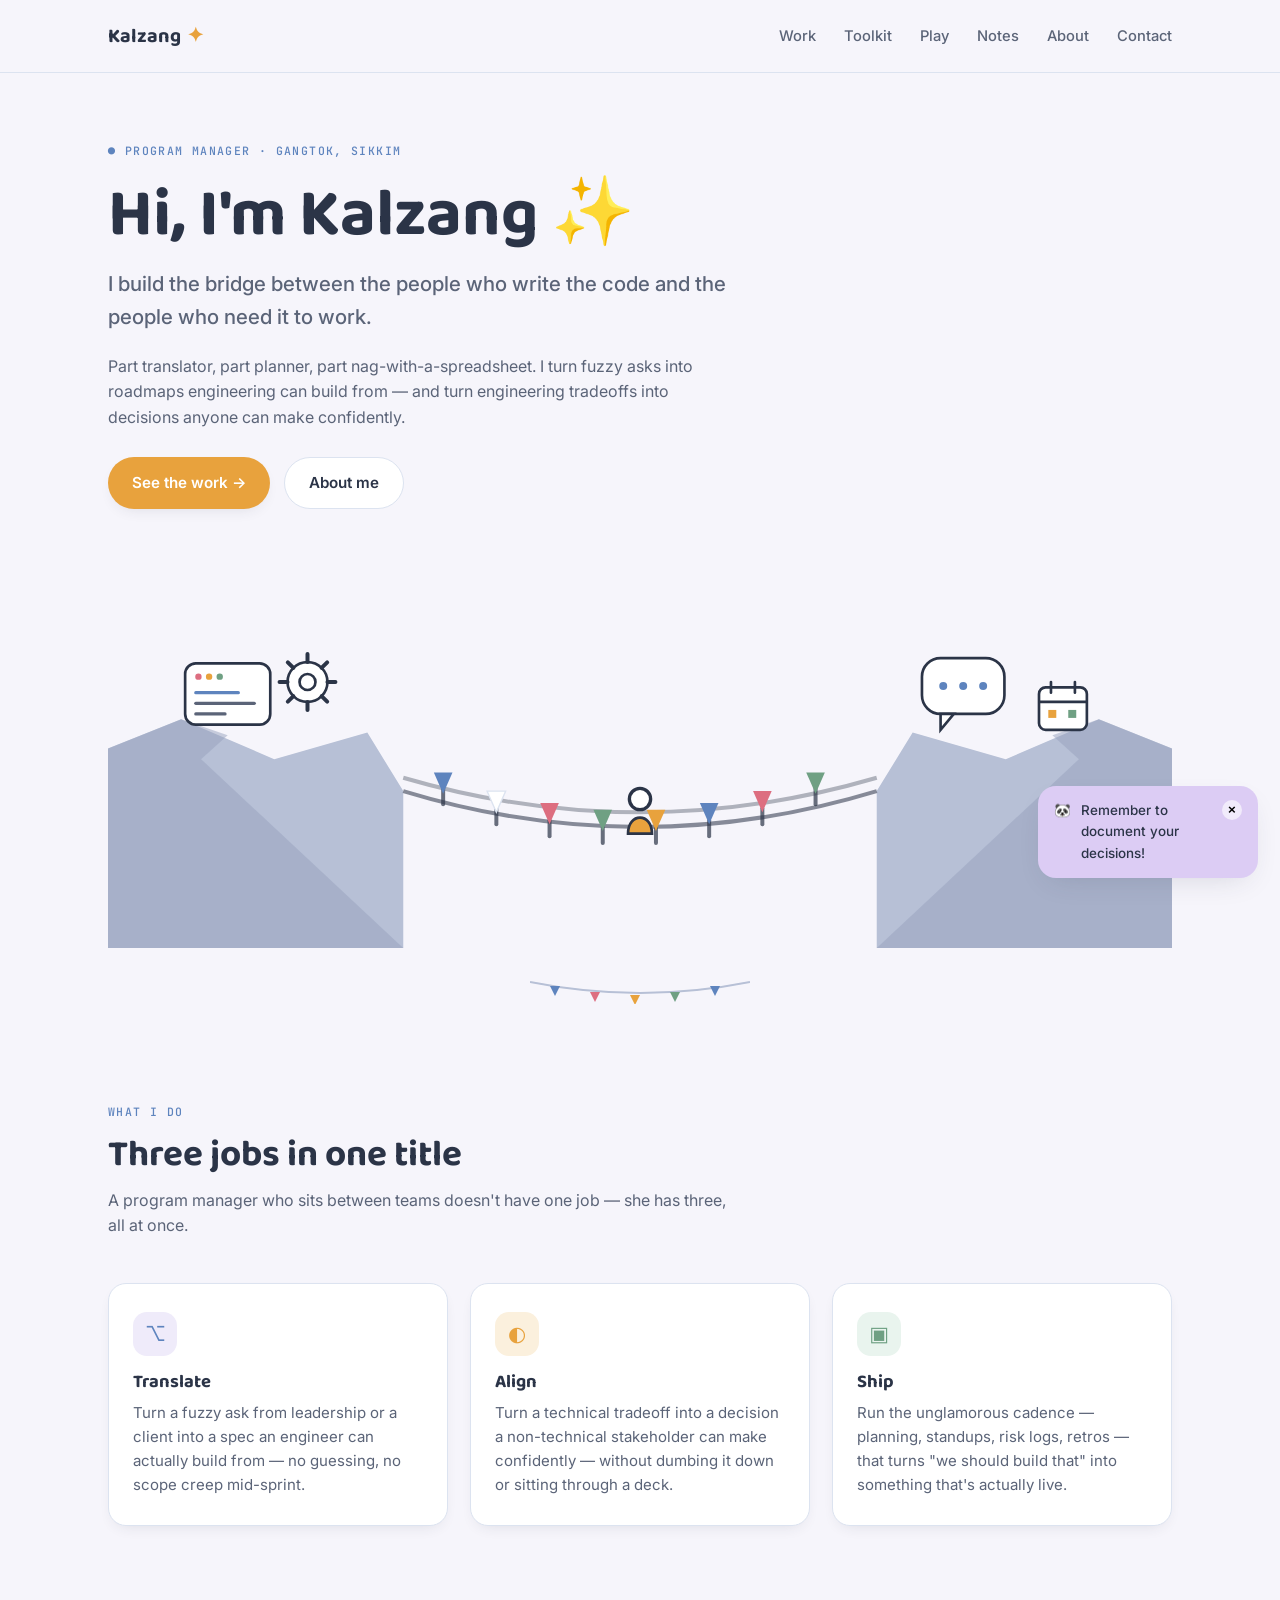
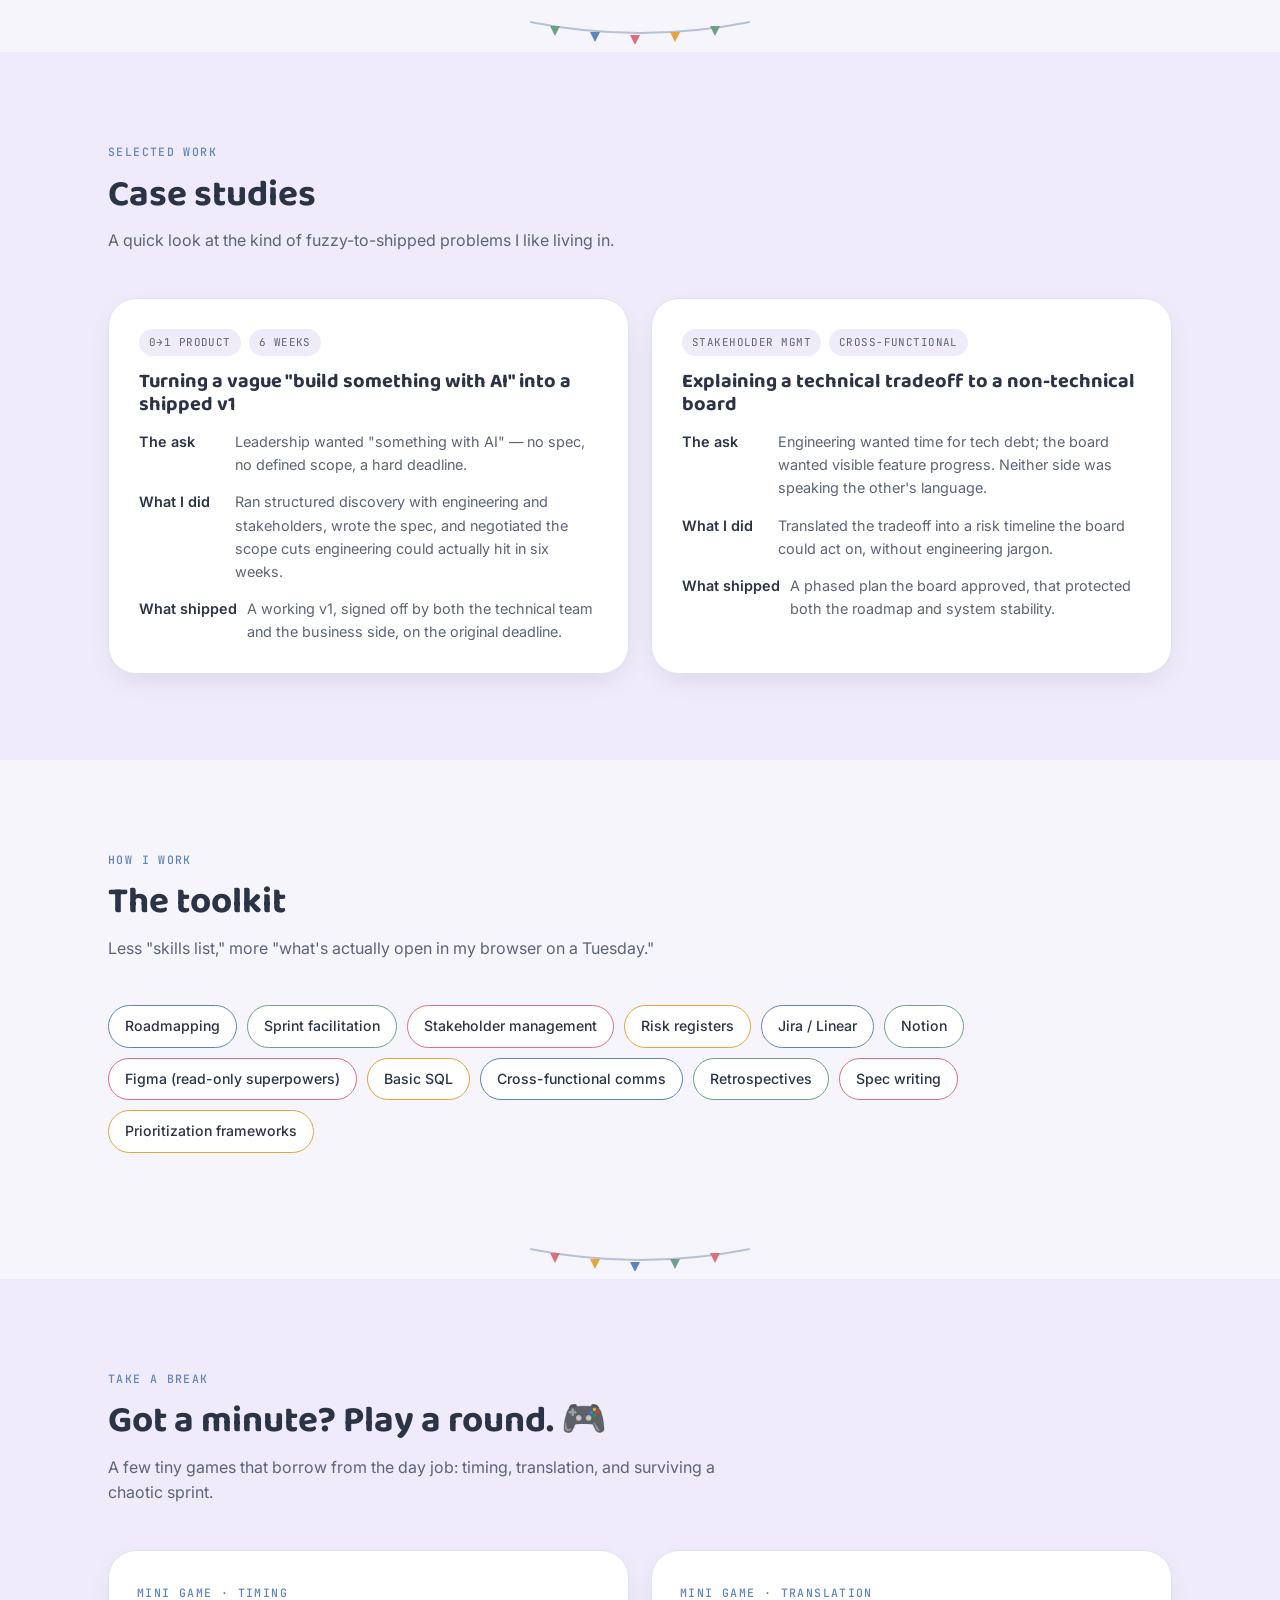
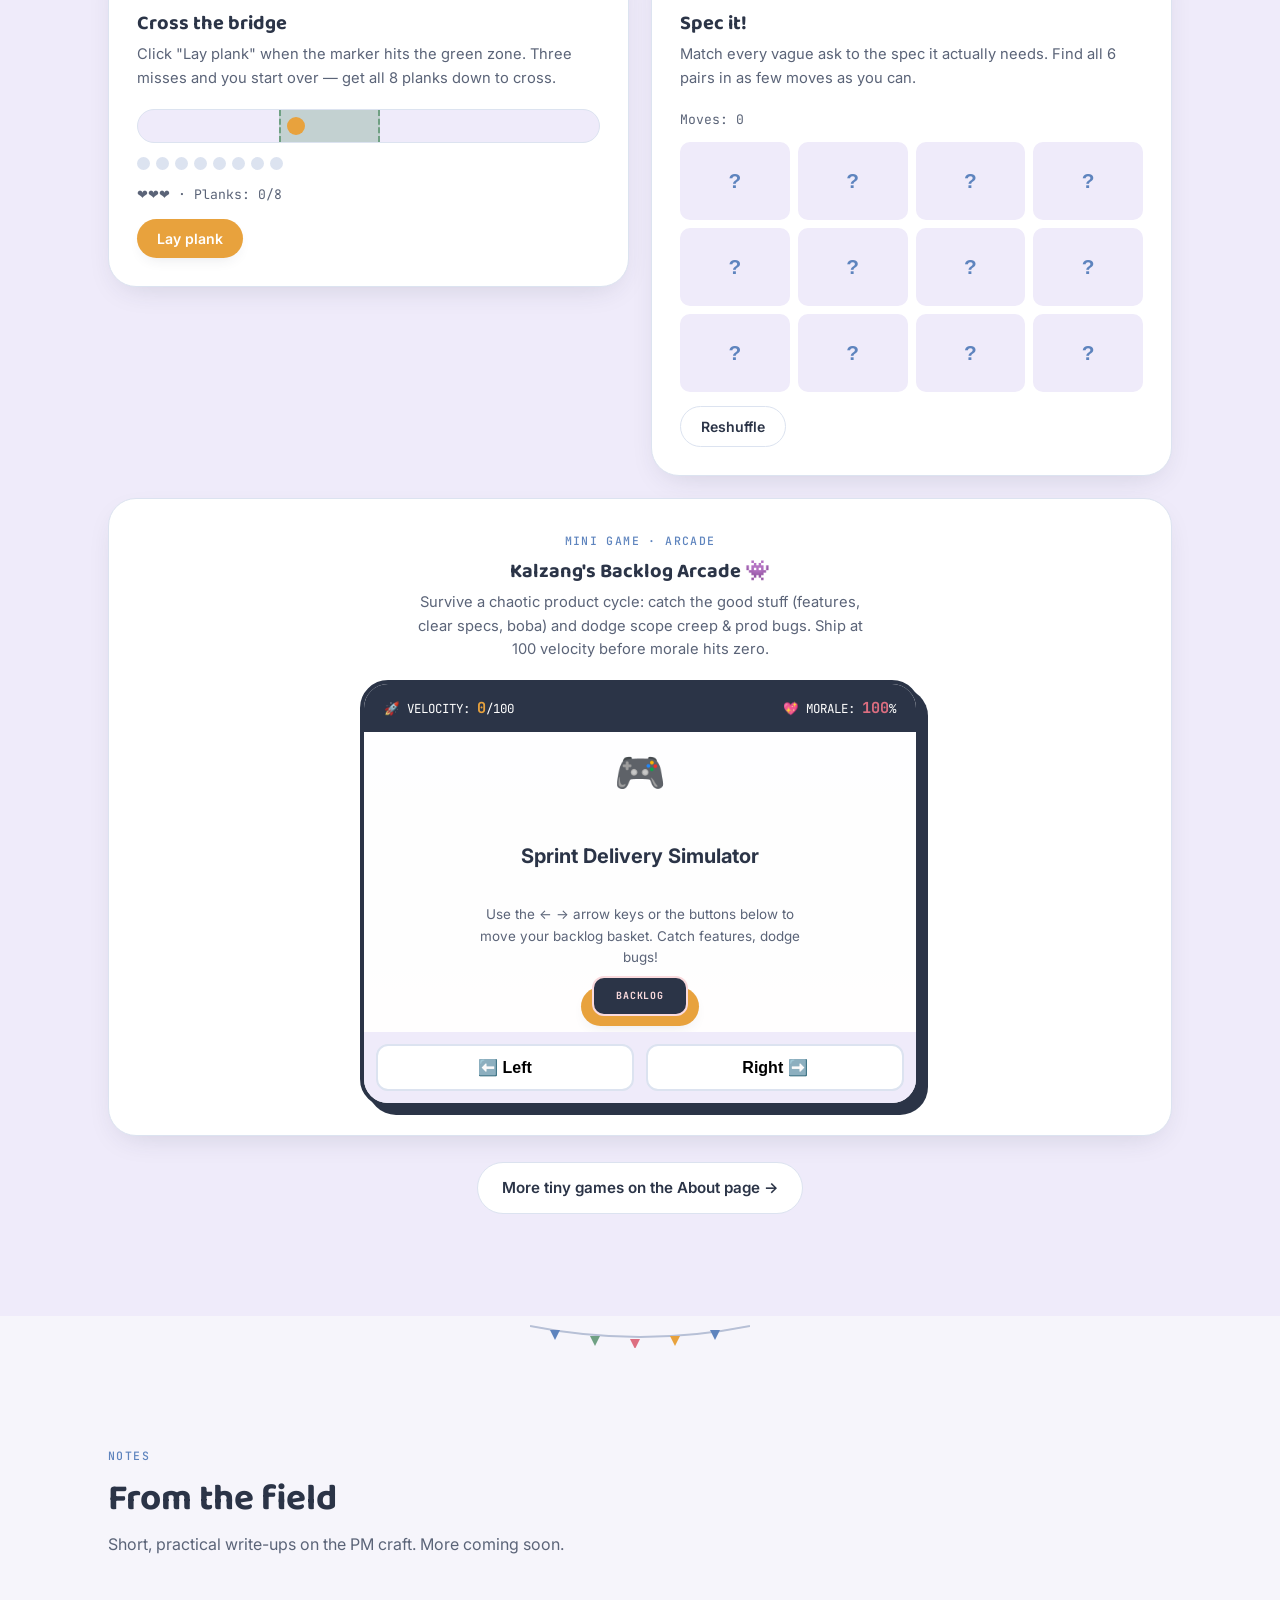
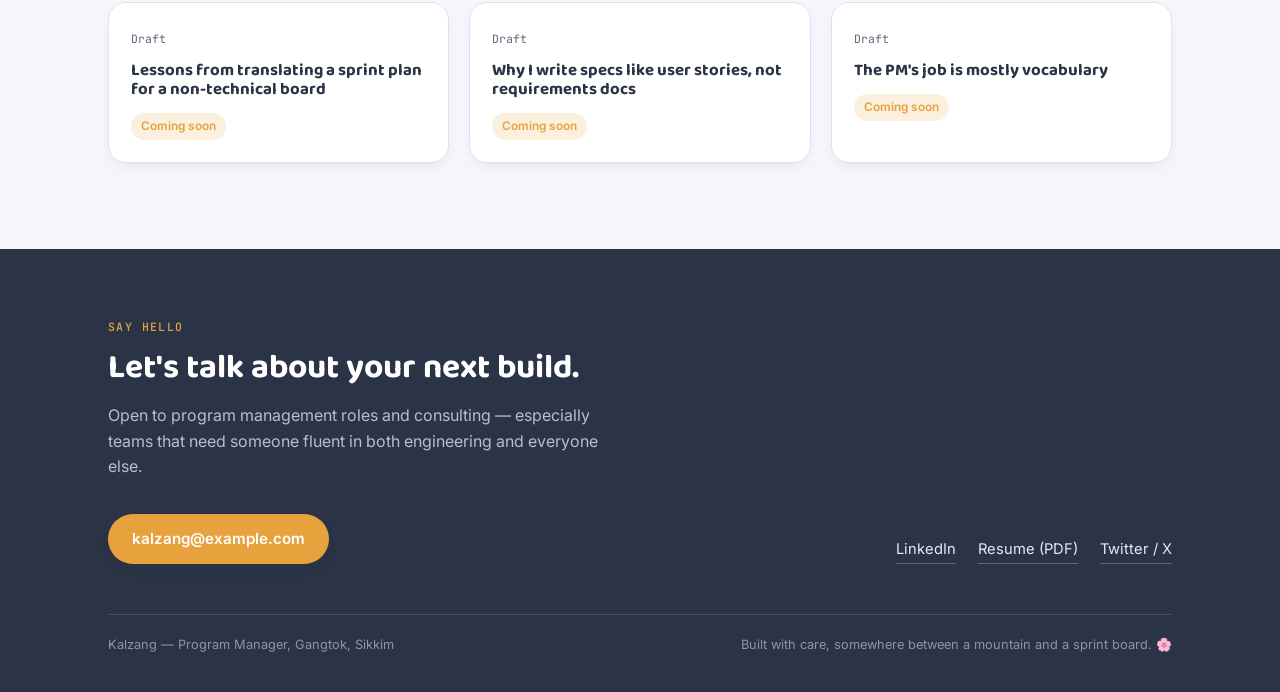
==== index.html @ aa227ad2 "Add files via upload" ====
<!DOCTYPE html>
<html lang="en">
<head>
<meta charset="UTF-8">
<meta name="viewport" content="width=device-width, initial-scale=1.0">
<title>Kalzang — Program Manager</title>
<meta name="description" content="Kalzang — a program manager from Gangtok, Sikkim, building the bridge between technical and non-technical teams. Plus a few cute games to play.">
<script>
  // Redirect www.kalzang.com -> kalzang.com (apex), preserving path, query and hash.
  (function () {
    if (location.hostname === 'www.kalzang.com') {
      location.replace('https://kalzang.com' + location.pathname + location.search + location.hash);
    }
  })();
</script>
<link rel="icon" type="image/svg+xml" href="assets/favicon.svg">
<link rel="stylesheet" href="styles.css">
</head>
<body>

<nav id="siteNav">
  <div class="wrap">
    <a class="logo" href="index.html">Kalzang<span class="dot">✦</span></a>
    <ul class="navlinks">
      <li><a href="#work">Work</a></li>
      <li><a href="#toolkit">Toolkit</a></li>
      <li><a href="#play">Play</a></li>
      <li><a href="#notes">Notes</a></li>
      <li><a href="about.html">About</a></li>
      <li><a href="#contact">Contact</a></li>
    </ul>
    <button class="nav-toggle" id="navToggle" aria-label="Toggle menu">
      <span></span><span></span><span></span>
    </button>
  </div>
</nav>

<!-- HERO -->
<header class="hero">
  <div class="wrap hero-grid">
    <div>
      <span class="eyebrow">● Program Manager · Gangtok, Sikkim</span>
      <h1>Hi, I'm Kalzang ✨</h1>
      <p class="tagline">I build the bridge between the people who write the code and the people who need it to work.</p>
      <p class="sub">Part translator, part planner, part nag-with-a-spreadsheet. I turn fuzzy asks into roadmaps engineering can build from — and turn engineering tradeoffs into decisions anyone can make confidently.</p>
      <div class="cta-row">
        <a href="#work" class="btn btn-primary">See the work →</a>
        <a href="about.html" class="btn btn-secondary">About me</a>
      </div>
    </div>

    <!-- Bridge illustration: signature element -->
    <div class="bridge-wrap reveal">
      <svg viewBox="0 0 800 300" width="100%" role="img" aria-label="Illustration of a rope bridge strung with prayer flags, connecting a cliff with engineering icons to a cliff with people and communication icons, with a small figure crossing in the middle.">
        <!-- left cliff -->
        <polygon points="0,300 0,150 55,128 125,158 195,138 222,182 222,300" fill="var(--rock)"></polygon>
        <polygon points="0,300 0,150 55,128 90,140 70,158 222,300" fill="var(--rock-dark)" opacity="0.5"></polygon>
        <!-- left cliff icons: terminal -->
        <g transform="translate(58,86)">
          <rect x="0" y="0" width="64" height="46" rx="8" fill="#fff" stroke="var(--ink)" stroke-width="2"></rect>
          <circle cx="10" cy="10" r="2.4" fill="var(--flame)"></circle>
          <circle cx="18" cy="10" r="2.4" fill="var(--marigold)"></circle>
          <circle cx="26" cy="10" r="2.4" fill="var(--moss)"></circle>
          <line x1="8" y1="22" x2="40" y2="22" stroke="var(--sky)" stroke-width="2.4" stroke-linecap="round"></line>
          <line x1="8" y1="30" x2="52" y2="30" stroke="var(--ink-soft)" stroke-width="2.4" stroke-linecap="round"></line>
          <line x1="8" y1="38" x2="30" y2="38" stroke="var(--ink-soft)" stroke-width="2.4" stroke-linecap="round"></line>
        </g>
        <!-- left cliff icon: gear -->
        <g transform="translate(150,100)">
          <circle r="15" fill="#fff" stroke="var(--ink)" stroke-width="2"></circle>
          <circle r="6" fill="none" stroke="var(--ink)" stroke-width="2"></circle>
          <g stroke="var(--ink)" stroke-width="3" stroke-linecap="round">
            <line x1="0" y1="-15" x2="0" y2="-21"></line>
            <line x1="0" y1="15" x2="0" y2="21"></line>
            <line x1="-15" y1="0" x2="-21" y2="0"></line>
            <line x1="15" y1="0" x2="21" y2="0"></line>
            <line x1="-10.6" y1="-10.6" x2="-14.8" y2="-14.8"></line>
            <line x1="10.6" y1="10.6" x2="14.8" y2="14.8"></line>
            <line x1="-10.6" y1="10.6" x2="-14.8" y2="14.8"></line>
            <line x1="10.6" y1="-10.6" x2="14.8" y2="-14.8"></line>
          </g>
        </g>

        <!-- right cliff -->
        <polygon points="800,300 800,150 745,128 675,158 605,138 578,182 578,300" fill="var(--rock)"></polygon>
        <polygon points="800,300 800,150 745,128 710,140 730,158 578,300" fill="var(--rock-dark)" opacity="0.5"></polygon>
        <!-- right cliff icon: chat bubble -->
        <g transform="translate(612,82)">
          <rect x="0" y="0" width="62" height="42" rx="14" fill="#fff" stroke="var(--ink)" stroke-width="2"></rect>
          <polygon points="14,42 24,42 14,54" fill="#fff" stroke="var(--ink)" stroke-width="2"></polygon>
          <circle cx="16" cy="21" r="3" fill="var(--sky)"></circle>
          <circle cx="31" cy="21" r="3" fill="var(--sky)"></circle>
          <circle cx="46" cy="21" r="3" fill="var(--sky)"></circle>
        </g>
        <!-- right cliff icon: calendar -->
        <g transform="translate(700,104)">
          <rect x="0" y="0" width="36" height="32" rx="5" fill="#fff" stroke="var(--ink)" stroke-width="2"></rect>
          <line x1="0" y1="11" x2="36" y2="11" stroke="var(--ink)" stroke-width="2"></line>
          <line x1="9" y1="-4" x2="9" y2="4" stroke="var(--ink)" stroke-width="2" stroke-linecap="round"></line>
          <line x1="27" y1="-4" x2="27" y2="4" stroke="var(--ink)" stroke-width="2" stroke-linecap="round"></line>
          <rect x="7" y="17" width="6" height="6" fill="var(--marigold)"></rect>
          <rect x="22" y="17" width="6" height="6" fill="var(--moss)"></rect>
        </g>

        <!-- bridge ropes -->
        <path d="M222,182 Q400,236 578,182" fill="none" stroke="var(--ink)" stroke-width="3" opacity="0.55"></path>
        <path d="M222,172 Q400,224 578,172" fill="none" stroke="var(--ink)" stroke-width="3" opacity="0.35"></path>

        <!-- planks -->
        <g stroke="var(--ink)" stroke-width="3" stroke-linecap="round" opacity="0.7">
          <line x1="252" y1="180" x2="252" y2="192"></line>
          <line x1="292" y1="195" x2="292" y2="207"></line>
          <line x1="332" y1="204" x2="332" y2="216"></line>
          <line x1="372" y1="209" x2="372" y2="221"></line>
          <line x1="412" y1="209" x2="412" y2="221"></line>
          <line x1="452" y1="204" x2="452" y2="216"></line>
          <line x1="492" y1="195" x2="492" y2="207"></line>
          <line x1="532" y1="180" x2="532" y2="192"></line>
        </g>

        <!-- hanging flags (prayer-flag bunting) -->
        <g>
          <g class="flag" transform="translate(252,168)"><polygon points="-7,0 7,0 0,16" fill="var(--sky)"></polygon></g>
          <g class="flag" transform="translate(292,182)"><polygon points="-7,0 7,0 0,16" fill="#fff" stroke="var(--mist)"></polygon></g>
          <g class="flag" transform="translate(332,191)"><polygon points="-7,0 7,0 0,16" fill="var(--flame)"></polygon></g>
          <g class="flag" transform="translate(372,196)"><polygon points="-7,0 7,0 0,16" fill="var(--moss)"></polygon></g>
          <g class="flag" transform="translate(412,196)"><polygon points="-7,0 7,0 0,16" fill="var(--marigold)"></polygon></g>
          <g class="flag" transform="translate(452,191)"><polygon points="-7,0 7,0 0,16" fill="var(--sky)"></polygon></g>
          <g class="flag" transform="translate(492,182)"><polygon points="-7,0 7,0 0,16" fill="var(--flame)"></polygon></g>
          <g class="flag" transform="translate(532,168)"><polygon points="-7,0 7,0 0,16" fill="var(--moss)"></polygon></g>
        </g>

        <!-- figure crossing -->
        <g class="figure" transform="translate(400,196)">
          <circle cx="0" cy="-8" r="8" fill="#fff" stroke="var(--ink)" stroke-width="2.5"></circle>
          <path d="M-9,18 C-9,2 9,2 9,18 Z" fill="var(--marigold)" stroke="var(--ink)" stroke-width="2"></path>
        </g>
      </svg>
    </div>
  </div>
</header>

<!-- BUNTING DIVIDER -->
<div class="bunting" aria-hidden="true">
  <svg width="220" height="26" viewBox="0 0 220 26">
    <path d="M0,4 Q110,26 220,4" fill="none" stroke="var(--rock)" stroke-width="2"></path>
    <polygon points="20,8 30,8 25,18" fill="var(--sky)"></polygon>
    <polygon points="60,14 70,14 65,24" fill="var(--flame)"></polygon>
    <polygon points="100,17 110,17 105,27" fill="var(--marigold)"></polygon>
    <polygon points="140,14 150,14 145,24" fill="var(--moss)"></polygon>
    <polygon points="180,8 190,8 185,18" fill="var(--sky)"></polygon>
  </svg>
</div>

<!-- WHAT I DO -->
<section id="work">
  <div class="wrap">
    <div class="section-head reveal">
      <span class="eyebrow">What I do</span>
      <h2>Three jobs in one title</h2>
      <p>A program manager who sits between teams doesn't have one job — she has three, all at once.</p>
    </div>
    <div class="do-grid">
      <div class="do-card reveal">
        <div class="icon-badge" style="background:var(--cloud); color:var(--sky);">⌥</div>
        <h3>Translate</h3>
        <p>Turn a fuzzy ask from leadership or a client into a spec an engineer can actually build from — no guessing, no scope creep mid-sprint.</p>
      </div>
      <div class="do-card reveal">
        <div class="icon-badge" style="background:#FBF0DD; color:var(--marigold);">◐</div>
        <h3>Align</h3>
        <p>Turn a technical tradeoff into a decision a non-technical stakeholder can make confidently — without dumbing it down or sitting through a deck.</p>
      </div>
      <div class="do-card reveal">
        <div class="icon-badge" style="background:#E9F4EE; color:var(--moss);">▣</div>
        <h3>Ship</h3>
        <p>Run the unglamorous cadence — planning, standups, risk logs, retros — that turns "we should build that" into something that's actually live.</p>
      </div>
    </div>
  </div>
</section>

<div class="bunting" aria-hidden="true">
  <svg width="220" height="26" viewBox="0 0 220 26">
    <path d="M0,4 Q110,26 220,4" fill="none" stroke="var(--rock)" stroke-width="2"></path>
    <polygon points="20,8 30,8 25,18" fill="var(--moss)"></polygon>
    <polygon points="60,14 70,14 65,24" fill="var(--sky)"></polygon>
    <polygon points="100,17 110,17 105,27" fill="var(--flame)"></polygon>
    <polygon points="140,14 150,14 145,24" fill="var(--marigold)"></polygon>
    <polygon points="180,8 190,8 185,18" fill="var(--moss)"></polygon>
  </svg>
</div>

<!-- CASE STUDIES -->
<section id="case-studies" style="background:var(--cloud);">
  <div class="wrap">
    <div class="section-head reveal">
      <span class="eyebrow">Selected work</span>
      <h2>Case studies</h2>
      <p>A quick look at the kind of fuzzy-to-shipped problems I like living in.</p>
    </div>
    <div class="case-grid">
      <div class="case-card reveal">
        <div class="case-tags"><span class="tag">0→1 PRODUCT</span><span class="tag">6 WEEKS</span></div>
        <h3>Turning a vague "build something with AI" into a shipped v1</h3>
        <div class="case-row"><b>The ask</b><span>Leadership wanted "something with AI" — no spec, no defined scope, a hard deadline.</span></div>
        <div class="case-row"><b>What I did</b><span>Ran structured discovery with engineering and stakeholders, wrote the spec, and negotiated the scope cuts engineering could actually hit in six weeks.</span></div>
        <div class="case-row"><b>What shipped</b><span>A working v1, signed off by both the technical team and the business side, on the original deadline.</span></div>
      </div>
      <div class="case-card reveal">
        <div class="case-tags"><span class="tag">STAKEHOLDER MGMT</span><span class="tag">CROSS-FUNCTIONAL</span></div>
        <h3>Explaining a technical tradeoff to a non-technical board</h3>
        <div class="case-row"><b>The ask</b><span>Engineering wanted time for tech debt; the board wanted visible feature progress. Neither side was speaking the other's language.</span></div>
        <div class="case-row"><b>What I did</b><span>Translated the tradeoff into a risk timeline the board could act on, without engineering jargon.</span></div>
        <div class="case-row"><b>What shipped</b><span>A phased plan the board approved, that protected both the roadmap and system stability.</span></div>
      </div>
    </div>
  </div>
</section>

<!-- TOOLKIT -->
<section id="toolkit">
  <div class="wrap">
    <div class="section-head reveal">
      <span class="eyebrow">How I work</span>
      <h2>The toolkit</h2>
      <p>Less "skills list," more "what's actually open in my browser on a Tuesday."</p>
    </div>
    <div class="pill-cloud reveal">
      <span class="pill c1">Roadmapping</span>
      <span class="pill c2">Sprint facilitation</span>
      <span class="pill c3">Stakeholder management</span>
      <span class="pill c4">Risk registers</span>
      <span class="pill c1">Jira / Linear</span>
      <span class="pill c2">Notion</span>
      <span class="pill c3">Figma (read-only superpowers)</span>
      <span class="pill c4">Basic SQL</span>
      <span class="pill c1">Cross-functional comms</span>
      <span class="pill c2">Retrospectives</span>
      <span class="pill c3">Spec writing</span>
      <span class="pill c4">Prioritization frameworks</span>
    </div>
  </div>
</section>

<div class="bunting" aria-hidden="true">
  <svg width="220" height="26" viewBox="0 0 220 26">
    <path d="M0,4 Q110,26 220,4" fill="none" stroke="var(--rock)" stroke-width="2"></path>
    <polygon points="20,8 30,8 25,18" fill="var(--flame)"></polygon>
    <polygon points="60,14 70,14 65,24" fill="var(--marigold)"></polygon>
    <polygon points="100,17 110,17 105,27" fill="var(--sky)"></polygon>
    <polygon points="140,14 150,14 145,24" fill="var(--moss)"></polygon>
    <polygon points="180,8 190,8 185,18" fill="var(--flame)"></polygon>
  </svg>
</div>

<!-- PLAY -->
<section id="play" style="background:var(--cloud);">
  <div class="wrap">
    <div class="section-head reveal">
      <span class="eyebrow">Take a break</span>
      <h2>Got a minute? Play a round. 🎮</h2>
      <p>A few tiny games that borrow from the day job: timing, translation, and surviving a chaotic sprint.</p>
    </div>
    <div class="game-grid">

      <!-- GAME 1: bridge timing game -->
      <div class="game-card reveal">
        <span class="eyebrow">Mini game · timing</span>
        <h3>Cross the bridge</h3>
        <p class="game-desc">Click "Lay plank" when the marker hits the green zone. Three misses and you start over — get all 8 planks down to cross.</p>
        <div class="bg-track" id="bgTrack">
          <div class="bg-zone" id="bgZone"></div>
          <div class="bg-marker" id="bgMarker"></div>
        </div>
        <div class="bg-dots" id="bgDots"></div>
        <div class="bg-status" id="bgStatus">Lives: ❤❤❤ · Planks: 0/8</div>
        <button class="btn btn-primary" id="bgPlay" type="button">Lay plank</button>
        <button class="btn btn-secondary" id="bgReset" type="button" style="display:none;">Play again</button>
      </div>

      <!-- GAME 2: memory matching game -->
      <div class="game-card reveal">
        <span class="eyebrow">Mini game · translation</span>
        <h3>Spec it!</h3>
        <p class="game-desc">Match every vague ask to the spec it actually needs. Find all 6 pairs in as few moves as you can.</p>
        <div class="mem-stats" id="memStats">Moves: 0</div>
        <div class="mem-grid" id="memGrid"></div>
        <button class="btn btn-secondary" id="memReset" type="button" style="margin-top:14px;">Reshuffle</button>
      </div>

    </div>

    <!-- GAME 3: backlog arcade (full width) -->
    <div class="game-card reveal" style="margin-top:22px;">
      <div style="text-align:center; margin-bottom:18px;">
        <span class="eyebrow" style="justify-content:center;">Mini game · arcade</span>
        <h3>Kalzang's Backlog Arcade 👾</h3>
        <p class="game-desc" style="max-width:460px; margin:8px auto 0;">Survive a chaotic product cycle: catch the good stuff (features, clear specs, boba) and dodge scope creep &amp; prod bugs. Ship at 100 velocity before morale hits zero.</p>
      </div>

      <div class="arcade-wrap">
        <div class="arcade-frame">
          <div class="arcade-hud">
            <div>🚀 VELOCITY: <b class="score" id="arScore">0</b>/100</div>
            <div>💖 MORALE: <b class="morale" id="arMorale">100</b>%</div>
          </div>
          <div class="arcade-stage" id="arStage">
            <div class="arcade-overlay" id="arOverlay">
              <span class="big">🎮</span>
              <h4>Sprint Delivery Simulator</h4>
              <p>Use the ← → arrow keys or the buttons below to move your backlog basket. Catch features, dodge bugs!</p>
              <button class="btn btn-primary" id="arStart" type="button">Start sprint</button>
            </div>
            <div class="arcade-basket" id="arBasket" style="left:50%;"><span>BACKLOG</span></div>
          </div>
          <div class="arcade-controls">
            <button type="button" id="arLeft" aria-label="Move left">⬅️ Left</button>
            <button type="button" id="arRight" aria-label="Move right">Right ➡️</button>
          </div>
        </div>
      </div>
    </div>

    <p style="text-align:center; margin-top:26px;">
      <a href="about.html#play" class="btn btn-secondary">More tiny games on the About page →</a>
    </p>
  </div>
</section>

<div class="bunting" aria-hidden="true">
  <svg width="220" height="26" viewBox="0 0 220 26">
    <path d="M0,4 Q110,26 220,4" fill="none" stroke="var(--rock)" stroke-width="2"></path>
    <polygon points="20,8 30,8 25,18" fill="var(--sky)"></polygon>
    <polygon points="60,14 70,14 65,24" fill="var(--moss)"></polygon>
    <polygon points="100,17 110,17 105,27" fill="var(--flame)"></polygon>
    <polygon points="140,14 150,14 145,24" fill="var(--marigold)"></polygon>
    <polygon points="180,8 190,8 185,18" fill="var(--sky)"></polygon>
  </svg>
</div>

<!-- NOTES -->
<section id="notes">
  <div class="wrap">
    <div class="section-head reveal">
      <span class="eyebrow">Notes</span>
      <h2>From the field</h2>
      <p>Short, practical write-ups on the PM craft. More coming soon.</p>
    </div>
    <div class="notes-grid">
      <div class="note-card reveal">
        <span class="date">Draft</span>
        <h3>Lessons from translating a sprint plan for a non-technical board</h3>
        <span class="note-status">Coming soon</span>
      </div>
      <div class="note-card reveal">
        <span class="date">Draft</span>
        <h3>Why I write specs like user stories, not requirements docs</h3>
        <span class="note-status">Coming soon</span>
      </div>
      <div class="note-card reveal">
        <span class="date">Draft</span>
        <h3>The PM's job is mostly vocabulary</h3>
        <span class="note-status">Coming soon</span>
      </div>
    </div>
  </div>
</section>

<!-- CONTACT / FOOTER -->
<footer id="contact">
  <div class="wrap">
    <div class="foot-row">
      <div>
        <span class="eyebrow" style="color:var(--marigold);">Say hello</span>
        <h2 style="margin-top:10px;">Let's talk about your next build.</h2>
        <p>Open to program management roles and consulting — especially teams that need someone fluent in both engineering and everyone else.</p>
        <a href="mailto:kalzang@example.com" class="btn btn-primary" style="margin-top:18px;">kalzang@example.com</a>
      </div>
      <div class="foot-links">
        <a href="#">LinkedIn</a>
        <a href="#">Resume (PDF)</a>
        <a href="#">Twitter / X</a>
      </div>
    </div>
    <div class="foot-bottom">
      <span>Kalzang — Program Manager, Gangtok, Sikkim</span>
      <span>Built with care, somewhere between a mountain and a sprint board. 🌸</span>
    </div>
  </div>
</footer>

<!-- CUTE STICKER -->
<div class="sticker" id="sticker">
  <span>🐼</span>
  <span>Remember to document your decisions!</span>
  <button class="x" id="stickerClose" aria-label="Dismiss note">×</button>
</div>

<script src="script.js"></script>
</body>
</html>
---- styles.css ----
/* =========================================================
   Kalzang — Program Manager · Portfolio
   Cute mountain-bridge theme (pastel + Baloo 2)
   ========================================================= */

@import url('https://fonts.googleapis.com/css2?family=Baloo+2:wght@500;600;700;800&family=Inter:wght@400;500;600&family=JetBrains+Mono:wght@500&display=swap');

:root{
  --bg: #F6F5FB;
  --surface: #FFFFFF;
  --cloud: #EFEBFA;
  --mist: #DCE3F0;
  --ink: #2B3447;
  --ink-soft: #5B6478;
  --sky: #5E84BE;
  --moss: #6FA083;
  --flame: #DD6E80;
  --marigold: #E8A23D;
  --blush: #FADADD;
  --lilac: #DCCCF4;
  --rock: #B7C0D6;
  --rock-dark: #97A2BD;
  --radius-lg: 28px;
  --radius-md: 18px;
  --radius-sm: 12px;
  --shadow: 0 10px 30px -12px rgba(43,52,71,0.18);
  --shadow-sm: 0 6px 16px -8px rgba(43,52,71,0.16);
  --maxw: 1120px;
}

*{ box-sizing: border-box; }
html{ scroll-behavior: smooth; }
body{
  margin:0;
  background: var(--bg);
  color: var(--ink);
  font-family: 'Inter', system-ui, sans-serif;
  line-height: 1.6;
  -webkit-font-smoothing: antialiased;
  overflow-x: hidden;
}
h1,h2,h3{
  font-family: 'Baloo 2', system-ui, sans-serif;
  color: var(--ink);
  margin: 0;
  line-height: 1.15;
}
.eyebrow{
  font-family: 'JetBrains Mono', monospace;
  font-size: 0.72rem;
  letter-spacing: 0.12em;
  text-transform: uppercase;
  color: var(--sky);
  font-weight: 500;
  display: inline-flex;
  align-items: center;
  gap: 8px;
}
.wrap{ max-width: var(--maxw); margin: 0 auto; padding: 0 28px; }
a{ color: inherit; }
img,svg{ display:block; max-width:100%; }

/* ---------- MOUSE TRAIL ---------- */
.trail{
  position: fixed;
  pointer-events: none;
  z-index: 9999;
  font-size: 14px;
  user-select: none;
  animation: trailFade 0.85s linear forwards;
}
@keyframes trailFade{
  from{ opacity: 1; transform: translate(-50%, -50%) scale(1) rotate(0deg); }
  to  { opacity: 0; transform: translate(-50%, -120%) scale(0.4) rotate(40deg); }
}
@media (prefers-reduced-motion: reduce){
  .trail{ display:none !important; }
}

/* ---------- NAV ---------- */
nav{
  position: sticky; top:0; z-index: 50;
  background: rgba(246,245,251,0.85);
  backdrop-filter: blur(8px);
  border-bottom: 1px solid var(--mist);
}
nav .wrap{
  display:flex; align-items:center; justify-content: space-between;
  height: 72px;
}
.logo{
  font-family:'Baloo 2', sans-serif; font-weight:700; font-size:1.25rem;
  display:flex; align-items:center; gap:6px; text-decoration:none;
}
.logo .dot{ color: var(--marigold); }
.navlinks{ display:flex; gap: 28px; list-style:none; margin:0; padding:0; align-items:center; }
.navlinks a{
  text-decoration:none; font-size:0.92rem; font-weight:500; color: var(--ink-soft);
  transition: color 0.2s ease;
}
.navlinks a:hover, .navlinks a.active{ color: var(--sky); }
.nav-toggle{ display:none; background:none; border:none; cursor:pointer; padding:6px; }
.nav-toggle span{ display:block; width:22px; height:2px; background:var(--ink); margin:4px 0; border-radius:2px; }

/* ---------- HERO ---------- */
.hero{ padding: 64px 0 24px; }
.hero-grid{ display:flex; flex-direction:column; gap: 28px; }
.hero h1{ font-size: clamp(2.6rem, 6vw, 4.2rem); margin-top: 14px; }
.hero .tagline{
  font-size: clamp(1.05rem, 1.6vw, 1.35rem);
  color: var(--ink-soft);
  max-width: 640px;
  margin-top: 14px;
  font-weight: 500;
}
.hero .sub{ max-width: 600px; color: var(--ink-soft); margin-top: 14px; font-size: 1rem; }
.cta-row{ display:flex; gap:14px; margin-top: 26px; flex-wrap: wrap; }
.btn{
  font-family:'Inter', sans-serif; font-weight:600; font-size:0.95rem;
  padding: 13px 24px; border-radius: 999px; text-decoration:none;
  display:inline-flex; align-items:center; gap:8px;
  transition: transform 0.18s ease, box-shadow 0.18s ease;
  border: none; cursor:pointer;
}
.btn-primary{ background: var(--marigold); color: #fff; box-shadow: var(--shadow-sm); }
.btn-secondary{ background: var(--surface); color: var(--ink); border:1px solid var(--mist); }
.btn:hover{ transform: translateY(-2px); }
.btn:disabled{ opacity: 0.55; cursor: not-allowed; transform:none; }

/* ---------- BRIDGE ILLUSTRATION ---------- */
.bridge-wrap{ margin-top: 12px; }
.flag{ animation: sway 3.4s ease-in-out infinite; transform-origin: top center; }
.flag:nth-child(odd){ animation-delay: -1.2s; }
.figure{ animation: bob 2.6s ease-in-out infinite; transform-origin: center; }
@keyframes sway{ 0%,100%{ transform: rotate(-3deg); } 50%{ transform: rotate(3deg); } }
@keyframes bob{ 0%,100%{ transform: translateY(0); } 50%{ transform: translateY(-3px); } }
@media (prefers-reduced-motion: reduce){
  .flag, .figure{ animation: none !important; }
}

/* ---------- BUNTING DIVIDER ---------- */
.bunting{ display:flex; justify-content:center; padding: 6px 0 8px; }

/* ---------- SECTION SHELL ---------- */
section{ padding: 86px 0; }
.section-head{ max-width: 620px; margin-bottom: 44px; }
.section-head h2{ font-size: clamp(1.7rem, 3vw, 2.3rem); margin-top: 10px; }
.section-head p{ color: var(--ink-soft); margin-top: 12px; }

/* ---------- WHAT I DO ---------- */
.do-grid{ display:grid; grid-template-columns: repeat(3, 1fr); gap: 22px; }
.do-card{
  background: var(--surface); border-radius: var(--radius-md);
  padding: 28px 24px; box-shadow: var(--shadow-sm);
  border: 1px solid var(--mist);
  transition: transform 0.2s ease, box-shadow 0.2s ease;
}
.do-card:hover{ transform: translateY(-4px); box-shadow: var(--shadow); }
.do-card .icon-badge{
  width:44px; height:44px; border-radius: 14px; display:flex; align-items:center; justify-content:center;
  font-size: 1.3rem; margin-bottom:16px;
}
.do-card h3{ font-size: 1.15rem; margin-bottom: 8px; }
.do-card p{ color: var(--ink-soft); font-size: 0.94rem; margin:0; }

/* ---------- CASE STUDIES ---------- */
.case-grid{ display:grid; grid-template-columns: repeat(2, 1fr); gap: 22px; }
.case-card{
  background: var(--surface); border-radius: var(--radius-lg);
  padding: 30px; box-shadow: var(--shadow); border: 1px solid var(--mist);
  display:flex; flex-direction:column; gap: 14px;
}
.case-tags{ display:flex; gap:8px; flex-wrap:wrap; }
.tag{
  font-family:'JetBrains Mono', monospace; font-size: 0.68rem; letter-spacing:0.04em;
  padding: 5px 10px; border-radius: 999px; background: var(--cloud); color: var(--ink-soft);
}
.case-card h3{ font-size: 1.25rem; }
.case-row{ display:flex; gap:10px; font-size: 0.9rem; }
.case-row b{ color: var(--ink); min-width: 86px; flex-shrink:0; font-weight:600; }
.case-row span{ color: var(--ink-soft); }

/* ---------- TOOLKIT ---------- */
.pill-cloud{ display:flex; gap:10px; flex-wrap:wrap; }
.pill{
  font-size: 0.88rem; font-weight:500; padding: 9px 16px; border-radius: 999px;
  background: var(--surface); border: 1.5px solid var(--mist); color: var(--ink);
  transition: transform 0.15s ease;
}
.pill:hover{ transform: translateY(-2px); }
.pill.c1{ border-color: var(--sky); }
.pill.c2{ border-color: var(--moss); }
.pill.c3{ border-color: var(--flame); }
.pill.c4{ border-color: var(--marigold); }

/* ---------- PLAY / GAMES ---------- */
.game-grid{ display:grid; grid-template-columns: repeat(2, 1fr); gap: 22px; align-items:start; }
.game-card{
  background: var(--surface); border-radius: var(--radius-lg);
  padding: 28px; box-shadow: var(--shadow); border: 1px solid var(--mist);
}
.game-card h3{ font-size: 1.25rem; margin-top: 8px; }
.game-desc{ color: var(--ink-soft); font-size: 0.92rem; margin: 8px 0 18px; }
.game-card .btn{ padding: 11px 20px; font-size: 0.88rem; }

/* bridge timing game */
.bg-track{ position:relative; height:34px; background: var(--cloud); border-radius:999px; border:1px solid var(--mist); overflow:hidden; }
.bg-zone{ position:absolute; top:0; bottom:0; background: rgba(111,160,131,0.35); border-left:2px dashed var(--moss); border-right:2px dashed var(--moss); }
.bg-marker{ position:absolute; top:50%; width:18px; height:18px; margin-left:-9px; border-radius:50%; background: var(--marigold); transform: translateY(-50%); box-shadow: var(--shadow-sm); }
.bg-dots{ display:flex; gap:6px; margin:14px 0; flex-wrap:wrap; }
.bg-dot{ width:13px; height:13px; border-radius:50%; background: var(--mist); transition: background 0.2s ease; }
.bg-dot.filled{ background: var(--moss); }
.bg-status{ font-family:'JetBrains Mono', monospace; font-size:0.82rem; color: var(--ink-soft); margin-bottom: 14px; }

/* memory matching game */
.mem-stats{ font-family:'JetBrains Mono', monospace; font-size:0.82rem; color: var(--ink-soft); margin-bottom: 12px; }
.mem-grid{ display:grid; grid-template-columns: repeat(4, 1fr); gap: 8px; }
.mem-card{ position:relative; height:78px; border:none; background:none; padding:0; cursor:pointer; perspective:600px; }
.mem-face{
  position:absolute; inset:0; display:flex; align-items:center; justify-content:center;
  text-align:center; padding:6px; font-size:0.66rem; line-height:1.25; border-radius:10px;
  backface-visibility:hidden; transition: transform 0.4s ease;
}
.mem-front{ background: var(--cloud); color: var(--sky); font-size:1.3rem; font-weight:700; transform: rotateY(0deg); }
.mem-back{ background:#fff; border:1.5px solid var(--mist); color: var(--ink); transform: rotateY(180deg); }
.mem-card.flipped .mem-front{ transform: rotateY(180deg); }
.mem-card.flipped .mem-back{ transform: rotateY(0deg); }
.mem-card.matched .mem-back{ background:#E9F4EE; border-color: var(--moss); }
.mem-card:focus-visible .mem-face{ outline: 2px solid var(--sky); outline-offset: 2px; }

/* ---------- ARCADE (falling catch game) ---------- */
.arcade-wrap{ max-width: 560px; margin: 0 auto; }
.arcade-frame{
  background: var(--surface); border: 4px solid var(--ink); border-radius: var(--radius-lg);
  box-shadow: 8px 8px 0 0 var(--ink); overflow: hidden;
}
.arcade-hud{
  background: var(--ink); color: #fff; padding: 12px 20px;
  display:flex; justify-content:space-between; align-items:center;
  font-family:'JetBrains Mono', monospace; font-size: 0.78rem;
}
.arcade-hud b.score{ color: var(--marigold); font-size: 0.95rem; }
.arcade-hud b.morale{ color: var(--flame); font-size: 0.95rem; }
.arcade-stage{
  position: relative; height: 300px; overflow: hidden; user-select: none;
  background: linear-gradient(to bottom, #EEF1FB, #FCEEF2);
}
.arcade-overlay{
  position:absolute; inset:0; display:flex; flex-direction:column;
  align-items:center; justify-content:center; text-align:center; padding: 24px;
  background: rgba(255,255,255,0.92);
}
.arcade-overlay.gameover{ background: rgba(43,52,71,0.95); color:#fff; }
.arcade-overlay .big{ font-size: 2.6rem; margin-bottom: 8px; }
.arcade-overlay h4{ font-size: 1.25rem; }
.arcade-overlay p{ font-size: 0.84rem; color: var(--ink-soft); max-width: 320px; margin: 6px 0 18px; }
.arcade-overlay.gameover p{ color: #C7CCDC; }
.arcade-item{
  position:absolute; transform: translate(-50%, -50%);
  display:flex; flex-direction:column; align-items:center; pointer-events:none;
}
.arcade-item .ico{ font-size: 1.7rem; line-height:1; }
.arcade-item .lbl{
  font-size: 0.5rem; font-weight:700; background: rgba(255,255,255,0.85);
  color: var(--ink); padding: 1px 5px; border-radius: 5px; margin-top: 2px;
  border:1px solid var(--mist); white-space: nowrap;
}
.arcade-basket{
  position:absolute; bottom: 16px; height: 40px; width: 96px;
  background: var(--ink); border: 2px solid var(--blush); border-radius: 12px;
  display:flex; align-items:center; justify-content:center;
  transform: translateX(-50%); transition: left 0.06s linear;
}
.arcade-basket span{ font-family:'JetBrains Mono', monospace; font-size:0.62rem; font-weight:700; color: var(--blush); letter-spacing:0.08em; }
.arcade-controls{ display:flex; gap: 12px; padding: 12px; background: var(--cloud); }
.arcade-controls button{
  flex:1; padding: 12px; border-radius: 12px; border: 2px solid var(--mist);
  background:#fff; font-weight:700; font-size: 1rem; cursor:pointer;
  transition: transform 0.1s ease;
}
.arcade-controls button:active{ transform: scale(0.96); }

/* ---------- MINI FUN GAMES (input/output cards) ---------- */
.fun-input{
  padding:10px 12px; border-radius:10px; border:1px solid var(--mist);
  width:100%; font-family:'Inter',sans-serif; font-size:0.92rem; margin-bottom:10px;
}
.fun-input:focus{ outline:2px solid var(--sky); outline-offset:1px; }
.fun-out{
  margin-top:14px; min-height: 1.3em; font-size:0.92rem; color: var(--ink);
  background: var(--cloud); border-radius: 12px; padding: 0 14px;
  max-height:0; overflow:hidden; opacity:0;
  transition: max-height 0.35s ease, opacity 0.35s ease, padding 0.35s ease;
}
.fun-out.show{ max-height: 240px; opacity:1; padding: 12px 14px; }

/* ---------- TRANSLATION STATION ---------- */
.ts-toggle{
  display:inline-flex; padding:5px; background: var(--cloud); border-radius:999px;
  border:1px solid var(--mist); margin-top: 6px;
}
.ts-toggle button{
  border:none; background:none; cursor:pointer; padding: 9px 18px; border-radius:999px;
  font-weight:700; font-size:0.78rem; color: var(--ink-soft); transition: all 0.2s ease;
}
.ts-toggle button.active{ background:#fff; color: var(--flame); box-shadow: var(--shadow-sm); }
.ts-toggle button.active.tech{ background: var(--ink); color: var(--marigold); }
.ts-list{ display:flex; flex-direction:column; gap: 16px; margin-top: 28px; }
.ts-card{
  border:2px solid var(--mist); border-radius: var(--radius-lg); padding: 24px;
  background:#fff; transition: background 0.25s ease, color 0.25s ease, border-color 0.25s ease;
}
.ts-card h3{ font-size: 1.1rem; margin-bottom: 8px; }
.ts-card p{ margin:0; color: var(--ink-soft); }
.ts-card.tech{ background: var(--ink); border-color: var(--ink); }
.ts-card.tech h3{ color: var(--marigold); }
.ts-card.tech p{ color: #C7CCDC; font-family:'JetBrains Mono', monospace; font-size:0.88rem; }

/* ---------- ABOUT ---------- */
.about-grid{ display:grid; grid-template-columns: 220px 1fr; gap: 44px; align-items:flex-start; }
.avatar{
  width:180px; height:180px; border-radius: 50%; background: linear-gradient(160deg, var(--sky), var(--moss));
  display:flex; align-items:center; justify-content:center; color:#fff;
  font-family:'Baloo 2', sans-serif; font-weight:700; font-size: 3.6rem; box-shadow: var(--shadow);
}
.about-text p{ color: var(--ink-soft); margin: 0 0 16px; max-width: 640px; }
.about-text strong{ color: var(--ink); }
.pin{
  display:inline-flex; align-items:center; gap:6px; font-family:'JetBrains Mono', monospace;
  font-size:0.78rem; color: var(--moss); background: var(--cloud); padding:6px 12px; border-radius: 999px;
  margin-top: 14px;
}
.fact-grid{ display:grid; grid-template-columns: repeat(2,1fr); gap: 20px; margin-top: 8px; }
.fact-card{
  background: var(--surface); border-radius: var(--radius-md); padding: 22px;
  border: 1px solid var(--mist); box-shadow: var(--shadow-sm);
}
.fact-card h3{ font-size: 1.05rem; margin-bottom: 10px; display:flex; gap:8px; align-items:center; }
.fact-card ul{ margin:0; padding-left: 18px; color: var(--ink-soft); font-size: 0.92rem; }
.fact-card p{ margin:0; color: var(--ink-soft); font-size: 0.92rem; }

/* ---------- NOTES ---------- */
.notes-grid{ display:grid; grid-template-columns: repeat(3,1fr); gap: 20px; }
.note-card{
  background: var(--surface); border-radius: var(--radius-md); padding: 22px;
  border: 1px solid var(--mist); box-shadow: var(--shadow-sm);
  transition: transform 0.2s ease;
}
.note-card:hover{ transform: translateY(-4px); }
.note-card .date{ font-family:'JetBrains Mono', monospace; font-size:0.72rem; color: var(--ink-soft); }
.note-card h3{ font-size: 1.05rem; margin: 10px 0 0; }
.note-status{
  display:inline-block; margin-top:14px; font-size:0.74rem; font-weight:600;
  color: var(--marigold); background: #FBF0DD; padding:4px 10px; border-radius:999px;
}

/* ---------- STICKER ---------- */
.sticker{
  position:fixed; right:22px; bottom:22px; z-index: 40; max-width: 220px;
  background: var(--lilac); color: var(--ink); padding:14px 16px; border-radius:18px;
  box-shadow: var(--shadow); font-size: 0.84rem; font-weight:500;
  display:flex; gap:10px; align-items:flex-start;
}
.sticker .x{
  margin-left:auto; cursor:pointer; background:rgba(255,255,255,0.6); border:none;
  border-radius:50%; width:20px; height:20px; line-height:1; flex-shrink:0; font-weight:700;
}

/* ---------- CONTACT / FOOTER ---------- */
footer{ background: var(--ink); color: #E7E9F2; padding: 64px 0 36px; }
footer h2{ color: #fff; font-size: clamp(1.6rem, 3vw, 2.1rem); }
footer p{ color: #B7BDD2; max-width: 520px; }
.foot-row{ display:flex; justify-content:space-between; align-items:flex-end; flex-wrap:wrap; gap: 30px; }
.foot-links{ display:flex; gap: 22px; flex-wrap:wrap; }
.foot-links a{ text-decoration:none; color:#E7E9F2; font-size:0.92rem; border-bottom: 1px solid rgba(255,255,255,0.25); padding-bottom:2px; }
.foot-bottom{ margin-top: 50px; border-top:1px solid rgba(255,255,255,0.15); padding-top: 20px; font-size:0.8rem; color:#8C93AB; display:flex; justify-content:space-between; flex-wrap:wrap; gap:10px; }

/* ---------- REVEAL ---------- */
.reveal{ opacity: 0; transform: translateY(18px); transition: opacity 0.6s ease, transform 0.6s ease; }
.reveal.in{ opacity: 1; transform: translateY(0); }
@media (prefers-reduced-motion: reduce){ .reveal{ opacity:1; transform:none; transition:none; } }

/* ---------- RESPONSIVE ---------- */
@media (max-width: 880px){
  .do-grid, .case-grid, .notes-grid, .game-grid, .fact-grid{ grid-template-columns: 1fr; }
  .about-grid{ grid-template-columns: 1fr; }
  .avatar{ width:120px; height:120px; font-size:2.4rem; }
}
@media (max-width: 480px){
  .mem-grid{ grid-template-columns: repeat(3, 1fr); }
}
@media (max-width: 700px){
  .navlinks{ display:none; }
  .nav-toggle{ display:block; }
  nav.open .navlinks{
    display:flex; flex-direction:column; align-items:flex-start; position:absolute; top:72px; left:0; right:0;
    background: var(--bg); padding: 18px 28px 26px; border-bottom:1px solid var(--mist); gap:16px;
  }
}
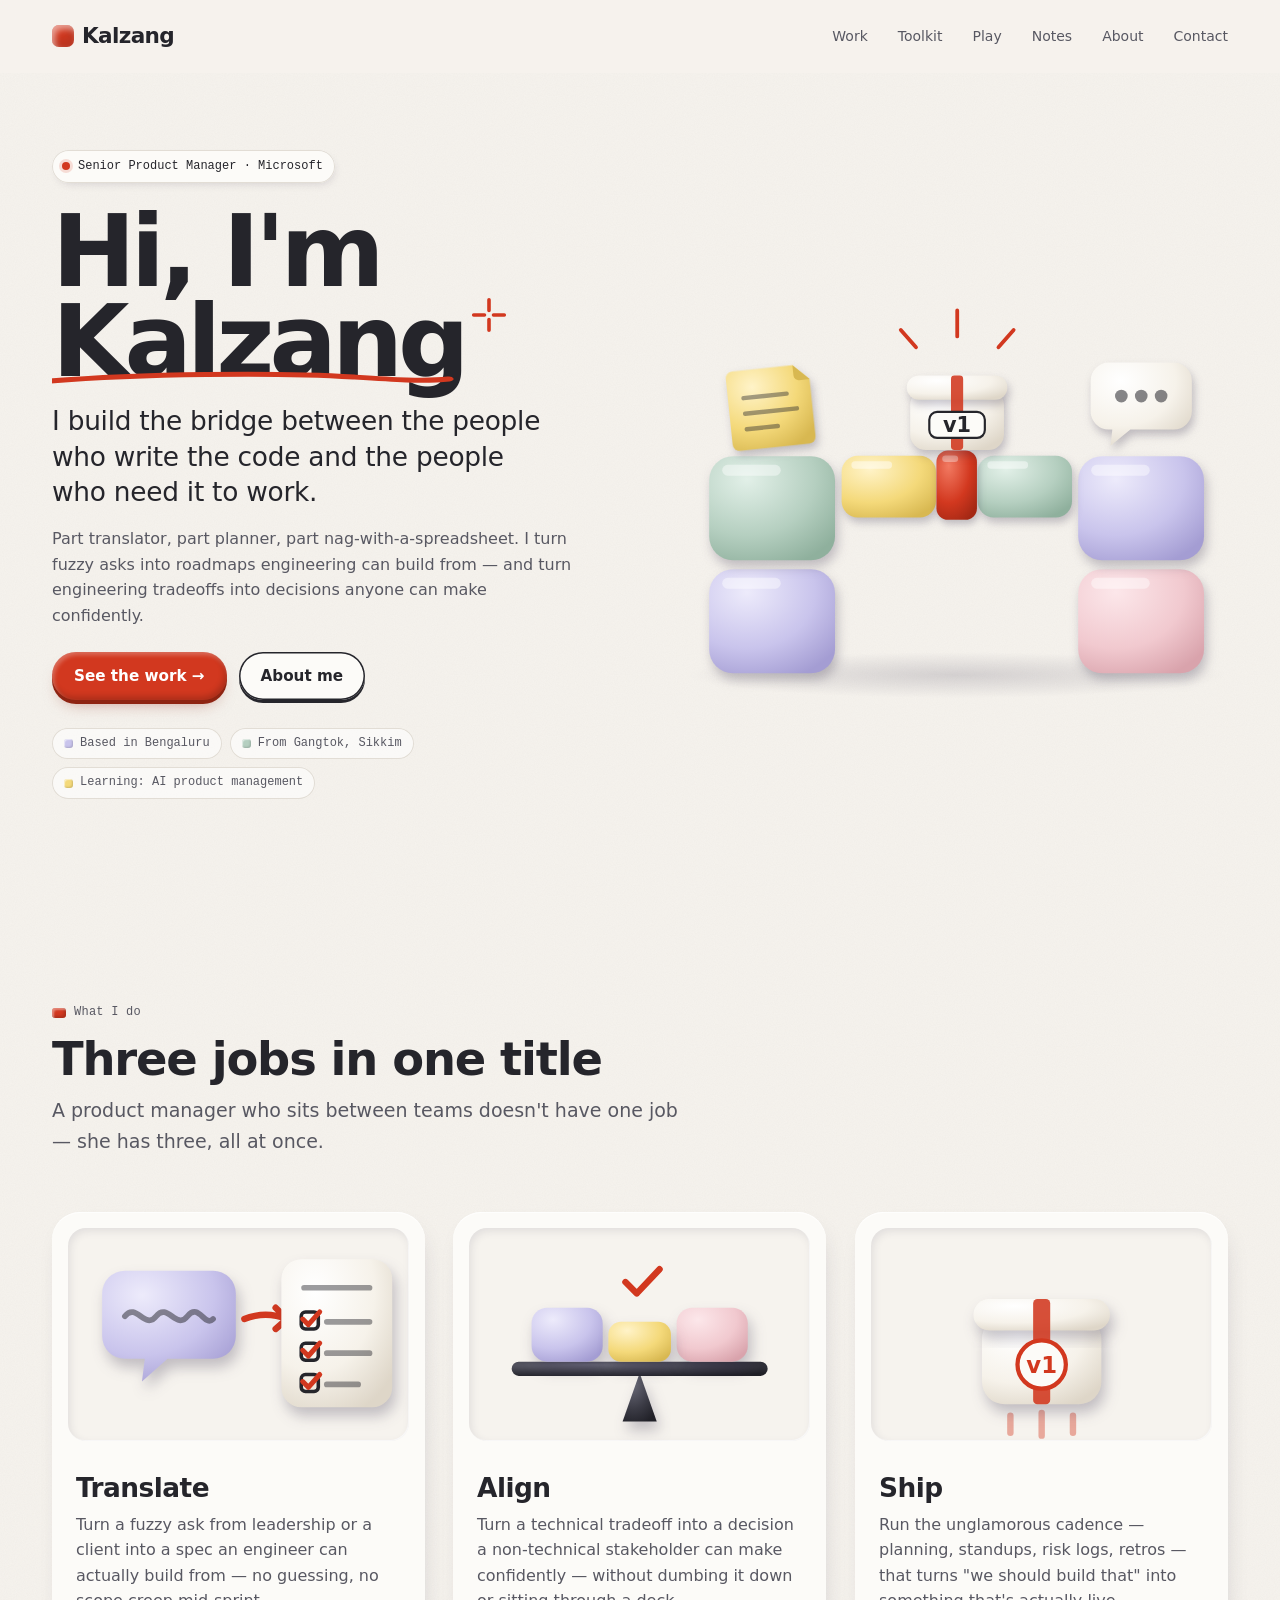
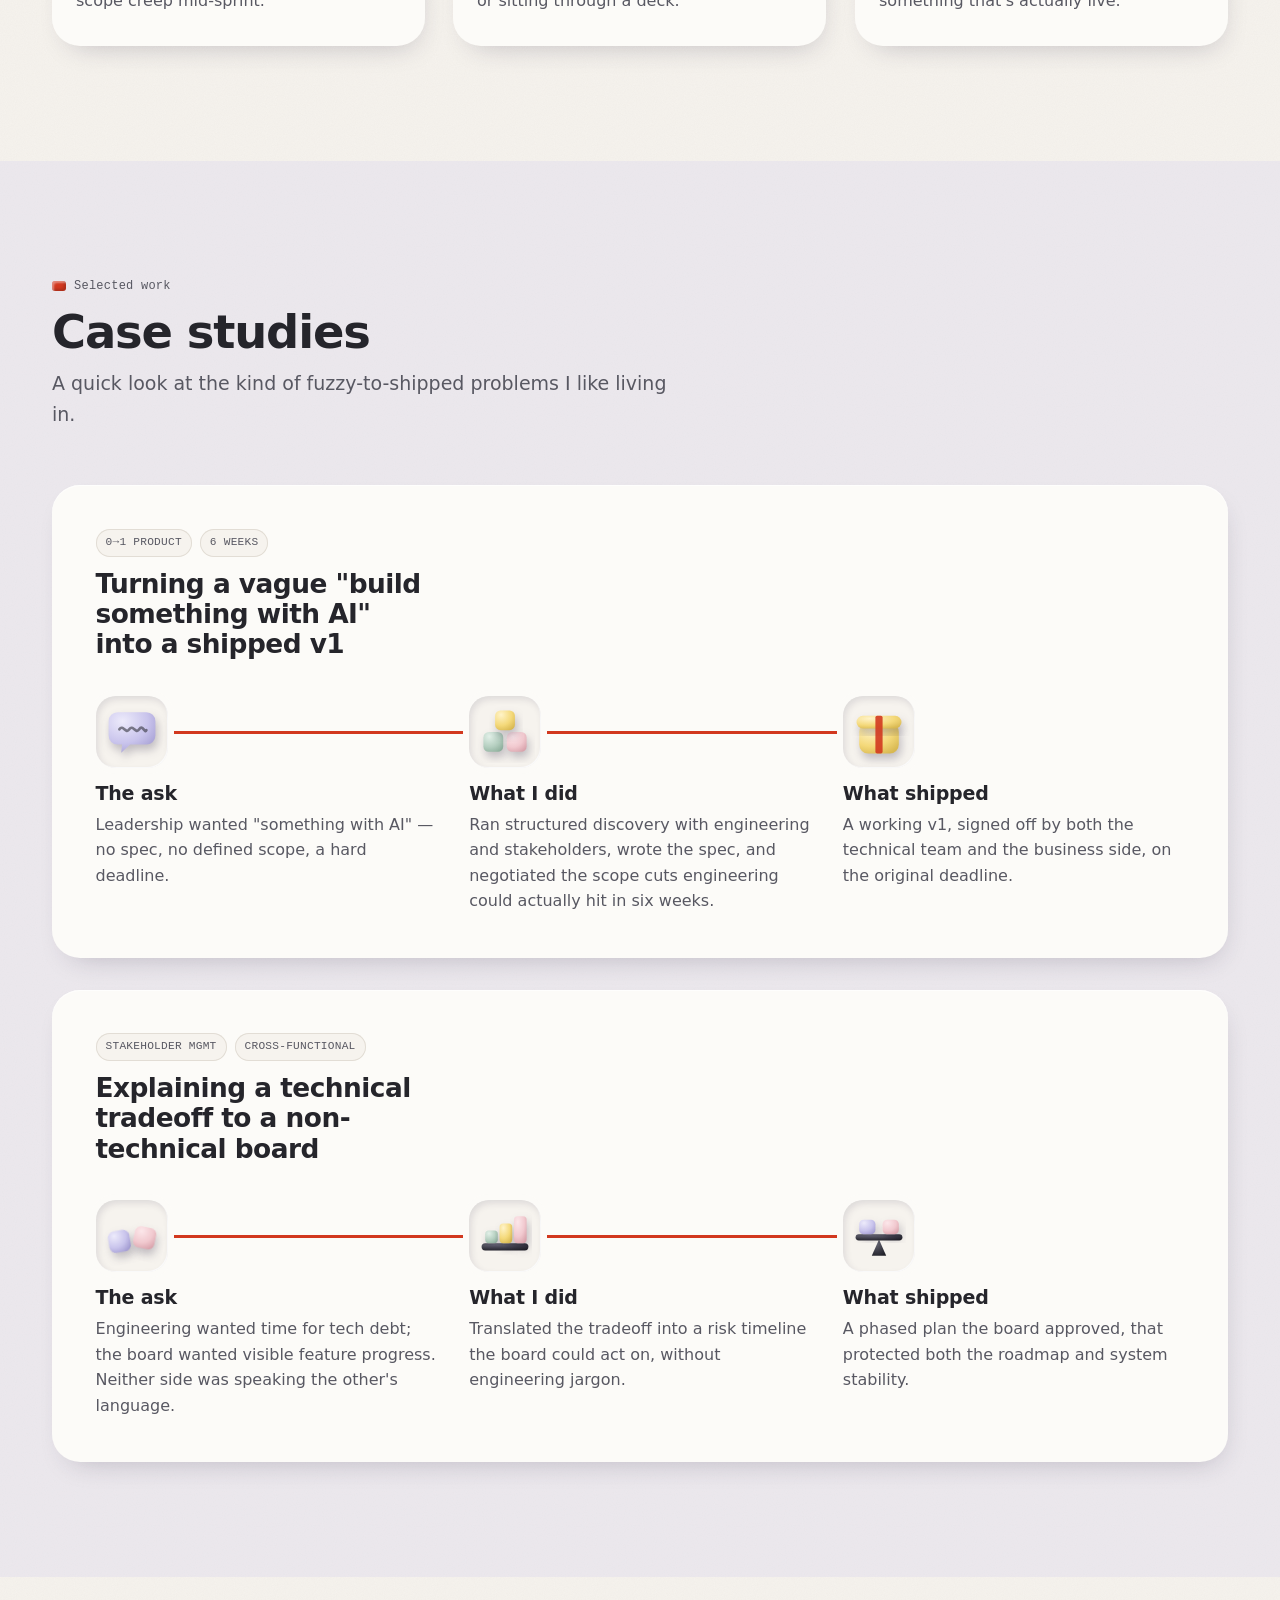
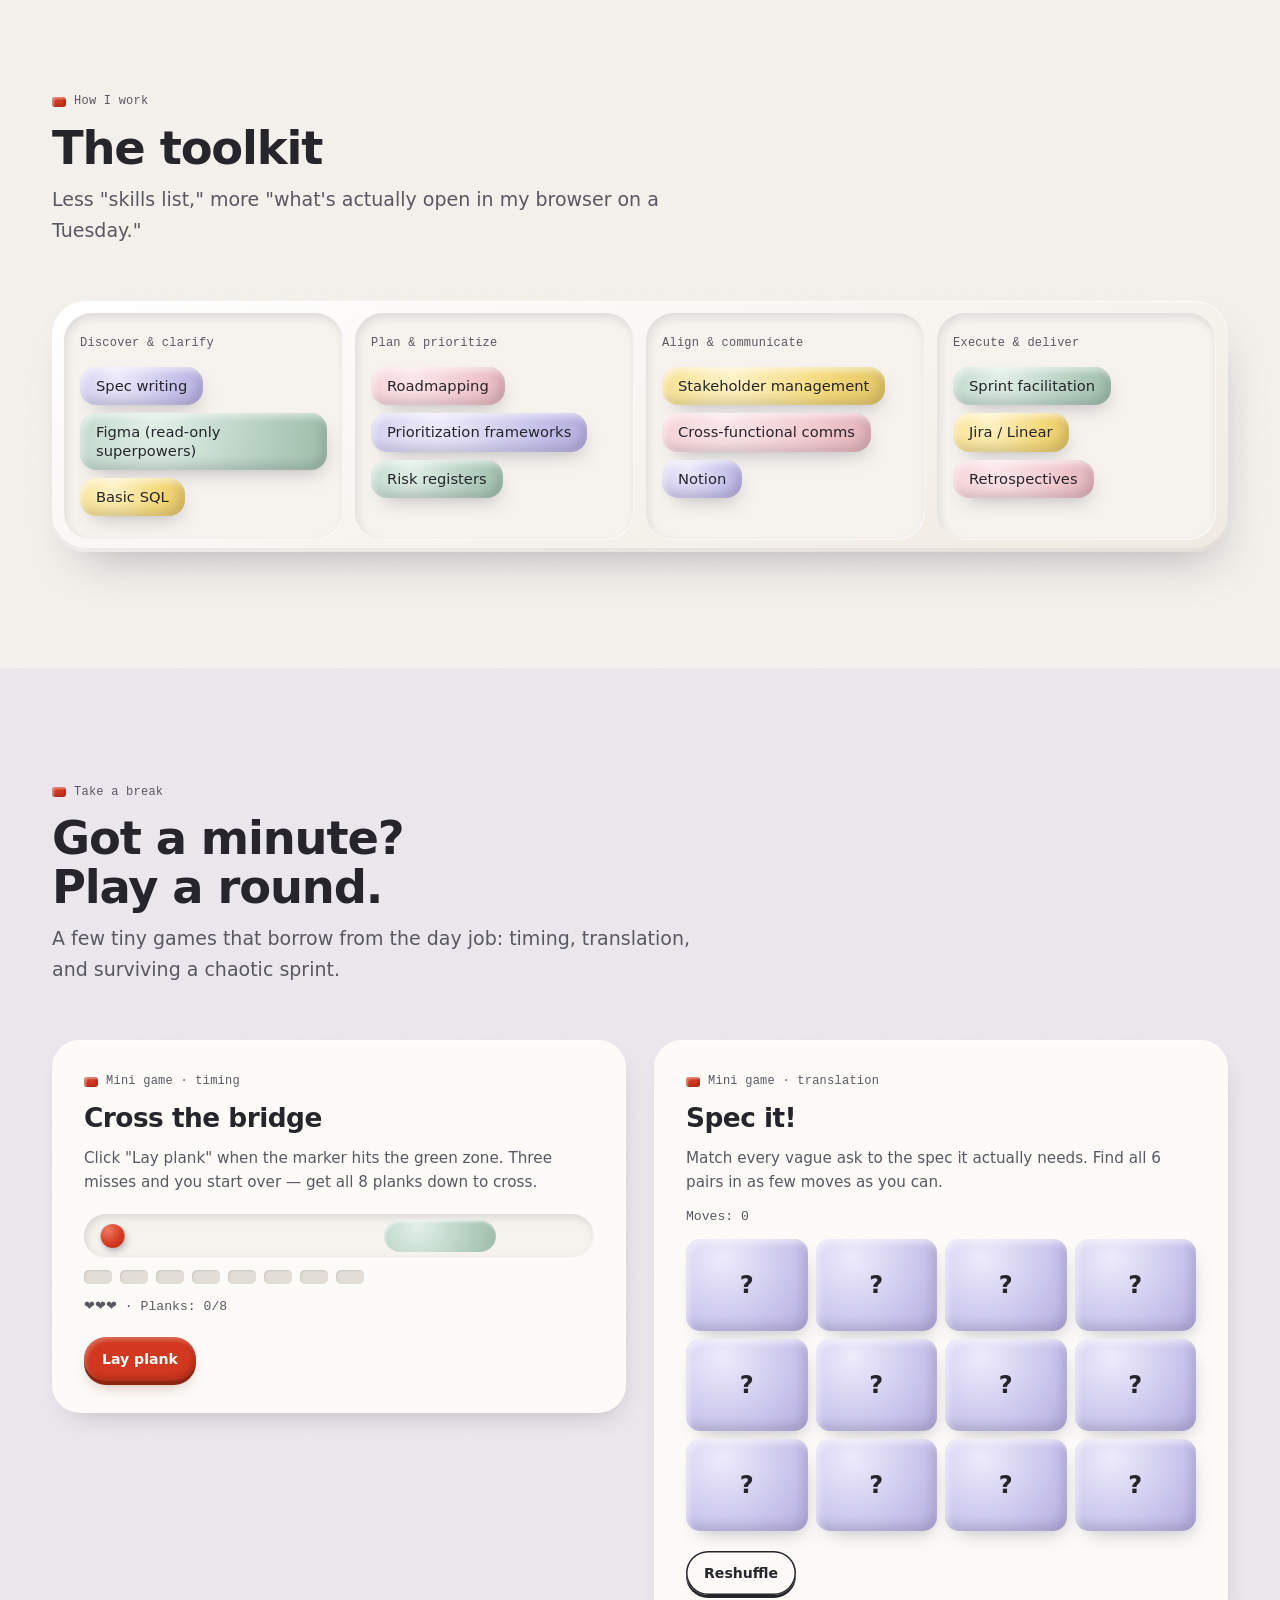
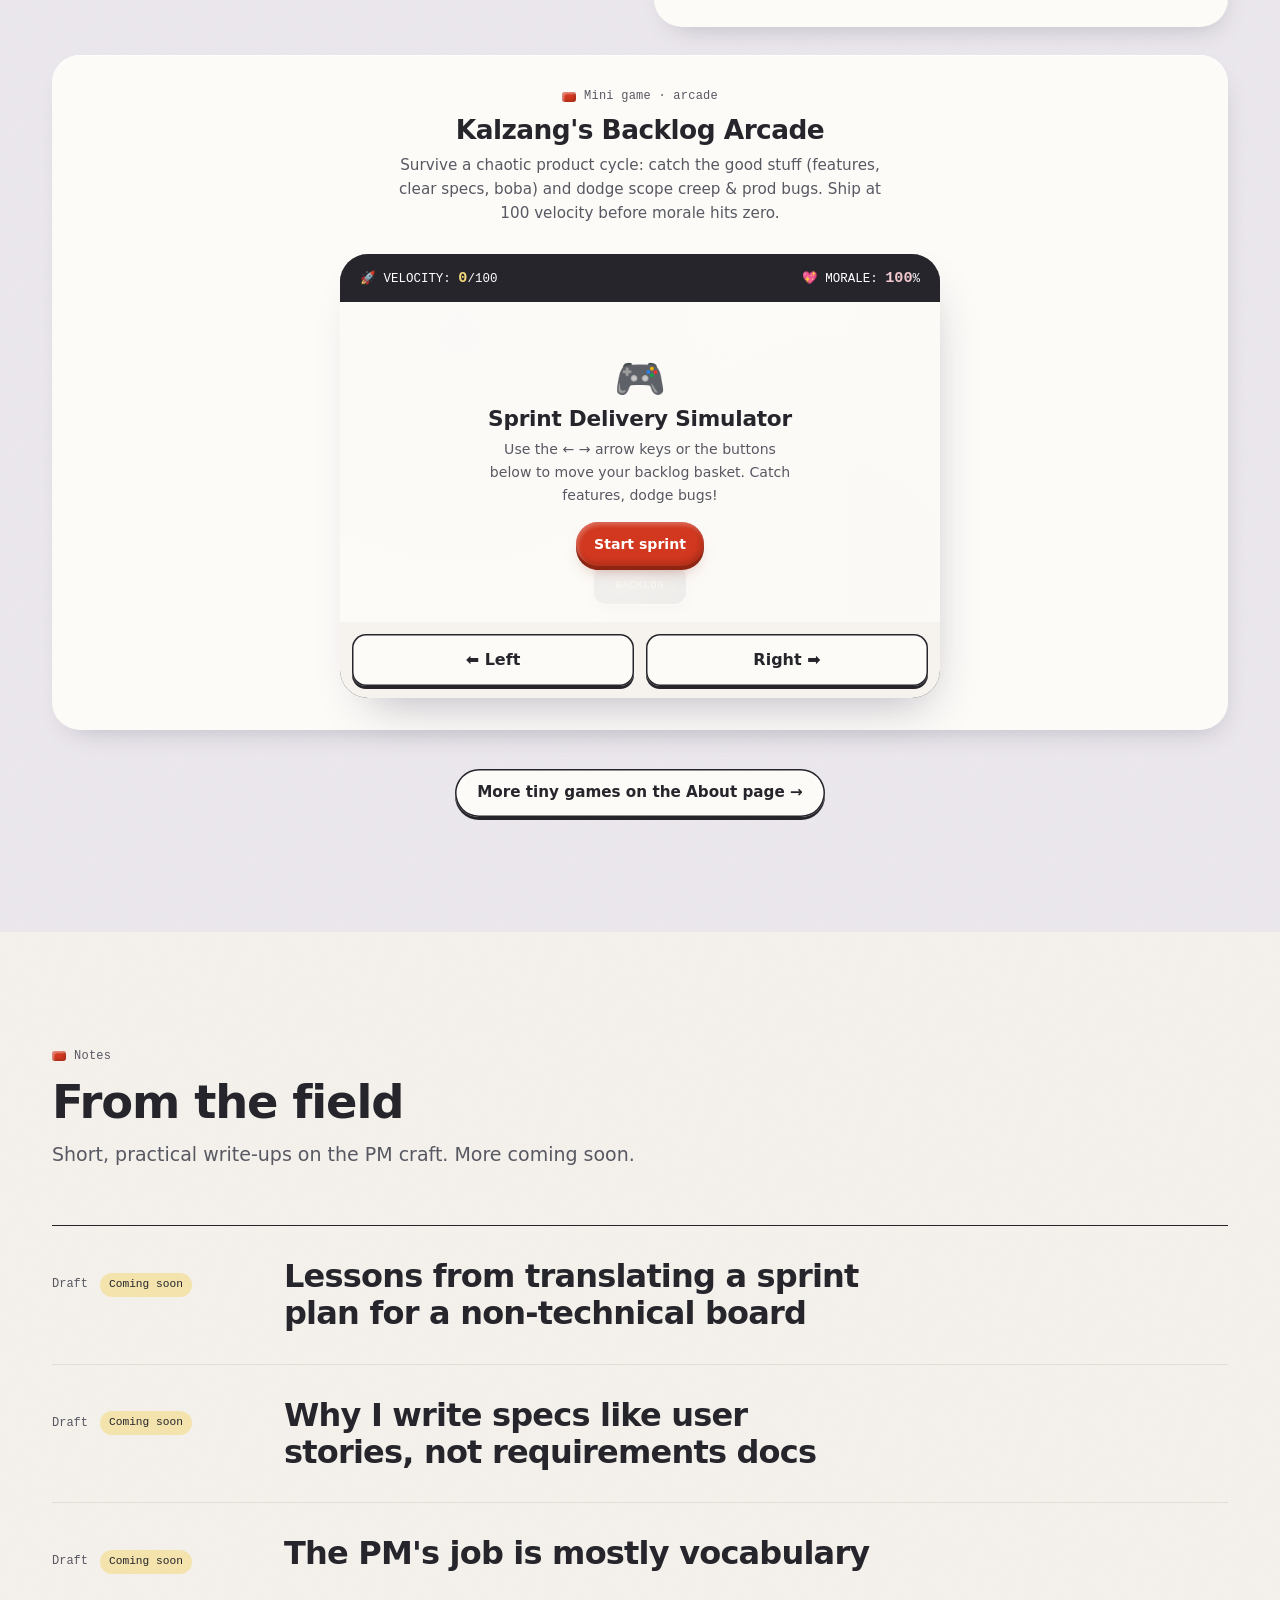
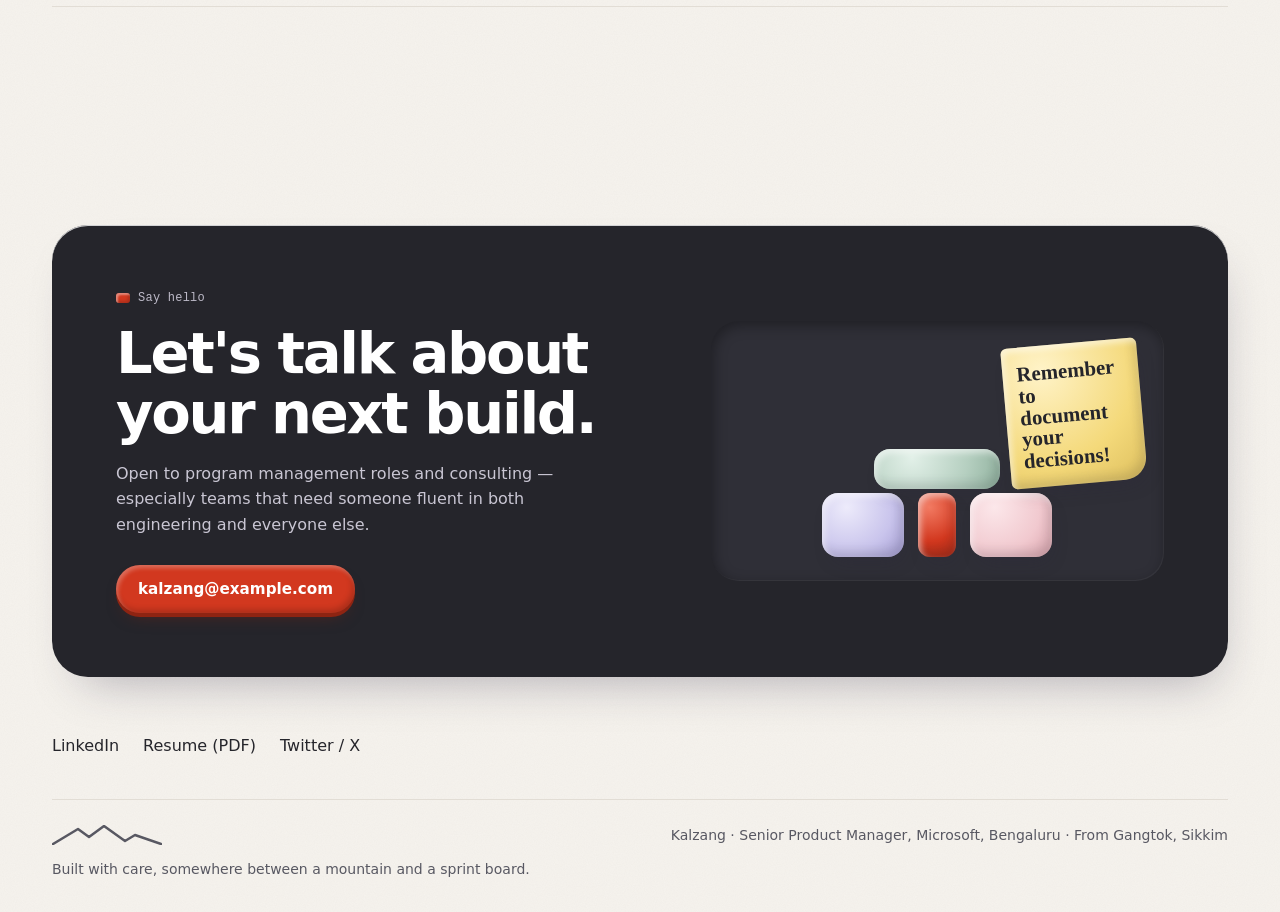
==== commit c79f28e8: "Redesign kalzang.com as a motion-led clay studio desk - Design tokens for colour, type, space, shado" ====
--- a/index.html
+++ b/index.html
@@ -1,10 +1,25 @@
 <!DOCTYPE html>
-<html lang="en">
+<html lang="en" data-page="home">
 <head>
 <meta charset="UTF-8">
-<meta name="viewport" content="width=device-width, initial-scale=1.0">
-<title>Kalzang — Program Manager</title>
-<meta name="description" content="Kalzang — a program manager from Gangtok, Sikkim, building the bridge between technical and non-technical teams. Plus a few cute games to play.">
+<meta name="viewport" content="width=device-width, initial-scale=1">
+<title>Kalzang · Senior Product Manager</title>
+<meta name="description" content="Kalzang is a senior product manager at Microsoft in Bengaluru, from Gangtok, Sikkim, building the bridge between technical and non-technical teams. Plus a few cute games to play.">
+<link rel="canonical" href="https://kalzang.com/">
+<meta name="theme-color" content="#F6F3EE">
+<meta property="og:type" content="website">
+<meta property="og:site_name" content="Kalzang">
+<meta property="og:url" content="https://kalzang.com/">
+<meta property="og:title" content="Kalzang · Senior Product Manager">
+<meta property="og:description" content="I build the bridge between the people who write the code and the people who need it to work.">
+<meta property="og:image" content="https://kalzang.com/assets/og.png">
+<meta property="og:image:width" content="1200">
+<meta property="og:image:height" content="630">
+<meta property="og:image:alt" content="Kalzang, with soft clay building blocks joined into a bridge.">
+<meta name="twitter:card" content="summary_large_image">
+<meta name="twitter:title" content="Kalzang · Senior Product Manager">
+<meta name="twitter:description" content="I build the bridge between the people who write the code and the people who need it to work.">
+<meta name="twitter:image" content="https://kalzang.com/assets/og.png">
 <script>
   // Redirect www.kalzang.com -> kalzang.com (apex), preserving path, query and hash.
   (function () {
@@ -13,290 +28,341 @@
     }
   })();
 </script>
+<script>
+  // Motion flags, set before first paint. html.motion enables reveal states;
+  // html.intro holds the hero for its once-per-session intro. Both fall away
+  // if the scripts never start, so content is never left hidden.
+  (function () {
+    var d = document.documentElement;
+    if (matchMedia('(prefers-reduced-motion: reduce)').matches) return;
+    d.classList.add('motion');
+    var seen = null;
+    try { seen = sessionStorage.getItem('k:intro'); } catch (e) {}
+    if (!seen && d.getAttribute('data-page') === 'home') d.classList.add('intro', 'intro-text');
+    setTimeout(function () { if (!window.__kIntro) d.classList.remove('intro'); }, 1000);
+    setTimeout(function () { if (!window.__kReady) d.classList.remove('motion'); }, 3000);
+  })();
+</script>
 <link rel="icon" type="image/svg+xml" href="assets/favicon.svg">
-<link rel="stylesheet" href="styles.css">
+<link rel="apple-touch-icon" href="assets/apple-touch-icon.png">
+<link rel="preload" href="assets/fonts/bricolage-grotesque-wght.woff2" as="font" type="font/woff2" crossorigin>
+<link rel="preload" href="assets/fonts/inter-wght.woff2" as="font" type="font/woff2" crossorigin>
+<link rel="stylesheet" href="css/tokens.css">
+<link rel="stylesheet" href="css/base.css">
+<link rel="stylesheet" href="css/sections.css">
+<link rel="stylesheet" href="css/games.css">
+<script defer src="vendor/gsap.min.js"></script>
+<script defer src="vendor/ScrollTrigger.min.js"></script>
+<script type="module" src="js/main.js"></script>
 </head>
 <body>
-
-<nav id="siteNav">
-  <div class="wrap">
-    <a class="logo" href="index.html">Kalzang<span class="dot">✦</span></a>
-    <ul class="navlinks">
-      <li><a href="#work">Work</a></li>
-      <li><a href="#toolkit">Toolkit</a></li>
-      <li><a href="#play">Play</a></li>
-      <li><a href="#notes">Notes</a></li>
-      <li><a href="about.html">About</a></li>
-      <li><a href="#contact">Contact</a></li>
+<a class="skip-link" href="#main">Skip to content</a>
+
+<!-- Shared clay materials: one light direction (top left), one shadow. -->
+<svg class="clay-defs" aria-hidden="true" focusable="false">
+  <defs>
+    <radialGradient id="g-lav" cx="30%" cy="22%" r="90%"><stop offset="0" stop-color="#EDEBFB"/><stop offset=".6" stop-color="#C9C4EC"/><stop offset="1" stop-color="#A49DD3"/></radialGradient>
+    <radialGradient id="g-sage" cx="30%" cy="22%" r="90%"><stop offset="0" stop-color="#E2F0E8"/><stop offset=".6" stop-color="#B5CFC0"/><stop offset="1" stop-color="#8FB09D"/></radialGradient>
+    <radialGradient id="g-blush" cx="30%" cy="22%" r="90%"><stop offset="0" stop-color="#FCE7EA"/><stop offset=".6" stop-color="#F1C9CF"/><stop offset="1" stop-color="#D9A3AC"/></radialGradient>
+    <radialGradient id="g-butter" cx="30%" cy="22%" r="90%"><stop offset="0" stop-color="#FFF3C8"/><stop offset=".6" stop-color="#F4D97A"/><stop offset="1" stop-color="#D8B851"/></radialGradient>
+    <radialGradient id="g-accent" cx="30%" cy="22%" r="90%"><stop offset="0" stop-color="#F27A62"/><stop offset=".6" stop-color="#D2381F"/><stop offset="1" stop-color="#A42814"/></radialGradient>
+    <radialGradient id="g-paper" cx="30%" cy="22%" r="90%"><stop offset="0" stop-color="#FFFFFF"/><stop offset=".6" stop-color="#F6F2EA"/><stop offset="1" stop-color="#DED6C8"/></radialGradient>
+    <radialGradient id="g-ink" cx="30%" cy="22%" r="90%"><stop offset="0" stop-color="#6A6A78"/><stop offset=".6" stop-color="#3A3A44"/><stop offset="1" stop-color="#202027"/></radialGradient>
+    <filter id="clay-drop" x="-30%" y="-30%" width="170%" height="185%" color-interpolation-filters="sRGB"><feDropShadow dx="2.5" dy="6" stdDeviation="5" flood-color="#2A2440" flood-opacity=".26"/></filter>
+  </defs>
+</svg>
+
+<nav class="site-nav" id="siteNav" aria-label="Main">
+  <div class="wrap">
+    <a class="logo" href="index.html"><span class="logo-mark" aria-hidden="true"></span>Kalzang</a>
+    <button class="nav-toggle" id="navToggle" type="button" aria-expanded="false" aria-controls="navLinks">
+      <span class="nav-toggle-bars" aria-hidden="true"><span></span><span></span></span>Menu
+    </button>
+    <ul class="navlinks" id="navLinks">
+      <li><a class="ink-link" href="#work">Work</a></li>
+      <li><a class="ink-link" href="#toolkit">Toolkit</a></li>
+      <li><a class="ink-link" href="#play">Play</a></li>
+      <li><a class="ink-link" href="#notes">Notes</a></li>
+      <li><a class="ink-link" href="about.html">About</a></li>
+      <li><a class="ink-link" href="#contact">Contact</a></li>
     </ul>
-    <button class="nav-toggle" id="navToggle" aria-label="Toggle menu">
-      <span></span><span></span><span></span>
-    </button>
   </div>
 </nav>
 
-<!-- HERO -->
-<header class="hero">
+<main id="main">
+
+<!-- ================= HERO ================= -->
+<header class="hero" id="top">
   <div class="wrap hero-grid">
-    <div>
-      <span class="eyebrow">● Program Manager · Gangtok, Sikkim</span>
-      <h1>Hi, I'm Kalzang ✨</h1>
-      <p class="tagline">I build the bridge between the people who write the code and the people who need it to work.</p>
-      <p class="sub">Part translator, part planner, part nag-with-a-spreadsheet. I turn fuzzy asks into roadmaps engineering can build from — and turn engineering tradeoffs into decisions anyone can make confidently.</p>
-      <div class="cta-row">
+    <div class="hero-copy">
+      <p class="status-pill hero-reveal"><span class="dot" aria-hidden="true"></span>Senior Product Manager · Microsoft</p>
+      <h1 class="hero-title">
+        <span class="line"><span>Hi, I'm</span></span>
+        <span class="line"><span><span class="ink-word" data-underline>Kalzang<svg class="ink-under" viewBox="0 0 200 20" preserveAspectRatio="none" aria-hidden="true" focusable="false"><path class="ink-path" pathLength="1" d="M3 12C46 5 112 3 150 8c18 2.4 34 4.6 46 2"/></svg></span><svg class="ink-sparkle" viewBox="0 0 40 40" aria-hidden="true" focusable="false"><path class="ink-path" pathLength="1" d="M20 3v12M20 25v12M3 20h12M25 20h12"/></svg></span></span>
+      </h1>
+      <p class="tagline hero-reveal">I build the bridge between the people who write the code and the people who need it to work.</p>
+      <p class="sub hero-reveal">Part translator, part planner, part nag-with-a-spreadsheet. I turn fuzzy asks into roadmaps engineering can build from — and turn engineering tradeoffs into decisions anyone can make confidently.</p>
+      <div class="cta-row hero-reveal">
         <a href="#work" class="btn btn-primary">See the work →</a>
         <a href="about.html" class="btn btn-secondary">About me</a>
       </div>
-    </div>
-
-    <!-- Bridge illustration: signature element -->
-    <div class="bridge-wrap reveal">
-      <svg viewBox="0 0 800 300" width="100%" role="img" aria-label="Illustration of a rope bridge strung with prayer flags, connecting a cliff with engineering icons to a cliff with people and communication icons, with a small figure crossing in the middle.">
-        <!-- left cliff -->
-        <polygon points="0,300 0,150 55,128 125,158 195,138 222,182 222,300" fill="var(--rock)"></polygon>
-        <polygon points="0,300 0,150 55,128 90,140 70,158 222,300" fill="var(--rock-dark)" opacity="0.5"></polygon>
-        <!-- left cliff icons: terminal -->
-        <g transform="translate(58,86)">
-          <rect x="0" y="0" width="64" height="46" rx="8" fill="#fff" stroke="var(--ink)" stroke-width="2"></rect>
-          <circle cx="10" cy="10" r="2.4" fill="var(--flame)"></circle>
-          <circle cx="18" cy="10" r="2.4" fill="var(--marigold)"></circle>
-          <circle cx="26" cy="10" r="2.4" fill="var(--moss)"></circle>
-          <line x1="8" y1="22" x2="40" y2="22" stroke="var(--sky)" stroke-width="2.4" stroke-linecap="round"></line>
-          <line x1="8" y1="30" x2="52" y2="30" stroke="var(--ink-soft)" stroke-width="2.4" stroke-linecap="round"></line>
-          <line x1="8" y1="38" x2="30" y2="38" stroke="var(--ink-soft)" stroke-width="2.4" stroke-linecap="round"></line>
-        </g>
-        <!-- left cliff icon: gear -->
-        <g transform="translate(150,100)">
-          <circle r="15" fill="#fff" stroke="var(--ink)" stroke-width="2"></circle>
-          <circle r="6" fill="none" stroke="var(--ink)" stroke-width="2"></circle>
-          <g stroke="var(--ink)" stroke-width="3" stroke-linecap="round">
-            <line x1="0" y1="-15" x2="0" y2="-21"></line>
-            <line x1="0" y1="15" x2="0" y2="21"></line>
-            <line x1="-15" y1="0" x2="-21" y2="0"></line>
-            <line x1="15" y1="0" x2="21" y2="0"></line>
-            <line x1="-10.6" y1="-10.6" x2="-14.8" y2="-14.8"></line>
-            <line x1="10.6" y1="10.6" x2="14.8" y2="14.8"></line>
-            <line x1="-10.6" y1="10.6" x2="-14.8" y2="14.8"></line>
-            <line x1="10.6" y1="-10.6" x2="14.8" y2="-14.8"></line>
-          </g>
-        </g>
-
-        <!-- right cliff -->
-        <polygon points="800,300 800,150 745,128 675,158 605,138 578,182 578,300" fill="var(--rock)"></polygon>
-        <polygon points="800,300 800,150 745,128 710,140 730,158 578,300" fill="var(--rock-dark)" opacity="0.5"></polygon>
-        <!-- right cliff icon: chat bubble -->
-        <g transform="translate(612,82)">
-          <rect x="0" y="0" width="62" height="42" rx="14" fill="#fff" stroke="var(--ink)" stroke-width="2"></rect>
-          <polygon points="14,42 24,42 14,54" fill="#fff" stroke="var(--ink)" stroke-width="2"></polygon>
-          <circle cx="16" cy="21" r="3" fill="var(--sky)"></circle>
-          <circle cx="31" cy="21" r="3" fill="var(--sky)"></circle>
-          <circle cx="46" cy="21" r="3" fill="var(--sky)"></circle>
-        </g>
-        <!-- right cliff icon: calendar -->
-        <g transform="translate(700,104)">
-          <rect x="0" y="0" width="36" height="32" rx="5" fill="#fff" stroke="var(--ink)" stroke-width="2"></rect>
-          <line x1="0" y1="11" x2="36" y2="11" stroke="var(--ink)" stroke-width="2"></line>
-          <line x1="9" y1="-4" x2="9" y2="4" stroke="var(--ink)" stroke-width="2" stroke-linecap="round"></line>
-          <line x1="27" y1="-4" x2="27" y2="4" stroke="var(--ink)" stroke-width="2" stroke-linecap="round"></line>
-          <rect x="7" y="17" width="6" height="6" fill="var(--marigold)"></rect>
-          <rect x="22" y="17" width="6" height="6" fill="var(--moss)"></rect>
-        </g>
-
-        <!-- bridge ropes -->
-        <path d="M222,182 Q400,236 578,182" fill="none" stroke="var(--ink)" stroke-width="3" opacity="0.55"></path>
-        <path d="M222,172 Q400,224 578,172" fill="none" stroke="var(--ink)" stroke-width="3" opacity="0.35"></path>
-
-        <!-- planks -->
-        <g stroke="var(--ink)" stroke-width="3" stroke-linecap="round" opacity="0.7">
-          <line x1="252" y1="180" x2="252" y2="192"></line>
-          <line x1="292" y1="195" x2="292" y2="207"></line>
-          <line x1="332" y1="204" x2="332" y2="216"></line>
-          <line x1="372" y1="209" x2="372" y2="221"></line>
-          <line x1="412" y1="209" x2="412" y2="221"></line>
-          <line x1="452" y1="204" x2="452" y2="216"></line>
-          <line x1="492" y1="195" x2="492" y2="207"></line>
-          <line x1="532" y1="180" x2="532" y2="192"></line>
-        </g>
-
-        <!-- hanging flags (prayer-flag bunting) -->
-        <g>
-          <g class="flag" transform="translate(252,168)"><polygon points="-7,0 7,0 0,16" fill="var(--sky)"></polygon></g>
-          <g class="flag" transform="translate(292,182)"><polygon points="-7,0 7,0 0,16" fill="#fff" stroke="var(--mist)"></polygon></g>
-          <g class="flag" transform="translate(332,191)"><polygon points="-7,0 7,0 0,16" fill="var(--flame)"></polygon></g>
-          <g class="flag" transform="translate(372,196)"><polygon points="-7,0 7,0 0,16" fill="var(--moss)"></polygon></g>
-          <g class="flag" transform="translate(412,196)"><polygon points="-7,0 7,0 0,16" fill="var(--marigold)"></polygon></g>
-          <g class="flag" transform="translate(452,191)"><polygon points="-7,0 7,0 0,16" fill="var(--sky)"></polygon></g>
-          <g class="flag" transform="translate(492,182)"><polygon points="-7,0 7,0 0,16" fill="var(--flame)"></polygon></g>
-          <g class="flag" transform="translate(532,168)"><polygon points="-7,0 7,0 0,16" fill="var(--moss)"></polygon></g>
-        </g>
-
-        <!-- figure crossing -->
-        <g class="figure" transform="translate(400,196)">
-          <circle cx="0" cy="-8" r="8" fill="#fff" stroke="var(--ink)" stroke-width="2.5"></circle>
-          <path d="M-9,18 C-9,2 9,2 9,18 Z" fill="var(--marigold)" stroke="var(--ink)" stroke-width="2"></path>
-        </g>
-      </svg>
+      <ul class="maker-pills" aria-label="Quick facts">
+        <li class="maker-pill">Based in Bengaluru</li>
+        <li class="maker-pill">From Gangtok, Sikkim</li>
+        <li class="maker-pill">Learning: AI product management</li>
+      </ul>
+    </div>
+
+    <div class="hero-stage-wrap">
+      <!-- Signature scene: scattered pieces become a bridge of blocks. Final layout is the CSS default (no-JS and reduced motion). -->
+      <div class="hero-stage" id="heroStage" aria-hidden="true">
+        <div class="ground"></div>
+        <svg class="hero-thread" viewBox="0 0 500 430" preserveAspectRatio="none" focusable="false"><path class="ink-path" pathLength="1" d="M120 210c60-80 150 40 90 90s-120-60-30-110 170 10 120 90-150 40-90-50 190-60 200 30"/></svg>
+        <div class="obj o-l1" data-obj="l1"><svg viewBox="0 0 120 100"><rect x="2" y="2" width="116" height="96" rx="22" fill="url(#g-lav)" filter="url(#clay-drop)"/><rect x="14" y="10" width="54" height="10" rx="5" fill="#fff" opacity=".42"/></svg></div>
+        <div class="obj o-l2" data-obj="l2"><svg viewBox="0 0 120 100"><rect x="2" y="2" width="116" height="96" rx="22" fill="url(#g-sage)" filter="url(#clay-drop)"/><rect x="14" y="10" width="54" height="10" rx="5" fill="#fff" opacity=".42"/></svg></div>
+        <div class="obj o-r1" data-obj="r1"><svg viewBox="0 0 120 100"><rect x="2" y="2" width="116" height="96" rx="22" fill="url(#g-blush)" filter="url(#clay-drop)"/><rect x="14" y="10" width="54" height="10" rx="5" fill="#fff" opacity=".42"/></svg></div>
+        <div class="obj o-r2" data-obj="r2"><svg viewBox="0 0 120 100"><rect x="2" y="2" width="116" height="96" rx="22" fill="url(#g-lav)" filter="url(#clay-drop)"/><rect x="14" y="10" width="54" height="10" rx="5" fill="#fff" opacity=".42"/></svg></div>
+        <div class="obj o-dl" data-obj="dl"><svg viewBox="0 0 120 80"><rect x="2" y="2" width="116" height="76" rx="20" fill="url(#g-butter)" filter="url(#clay-drop)"/><rect x="14" y="9" width="50" height="9" rx="4.5" fill="#fff" opacity=".45"/></svg></div>
+        <div class="obj o-dr" data-obj="dr"><svg viewBox="0 0 120 80"><rect x="2" y="2" width="116" height="76" rx="20" fill="url(#g-sage)" filter="url(#clay-drop)"/><rect x="14" y="9" width="50" height="9" rx="4.5" fill="#fff" opacity=".45"/></svg></div>
+        <div class="obj o-key" data-obj="key"><svg viewBox="0 0 60 100"><rect x="2" y="2" width="56" height="96" rx="16" fill="url(#g-accent)" filter="url(#clay-drop)"/><rect x="10" y="9" width="22" height="9" rx="4.5" fill="#fff" opacity=".35"/></svg></div>
+        <div class="obj o-v1" data-obj="v1"><svg viewBox="0 0 120 100"><rect x="6" y="28" width="108" height="70" rx="18" fill="url(#g-paper)" filter="url(#clay-drop)"/><rect x="2" y="12" width="116" height="28" rx="14" fill="url(#g-paper)" filter="url(#clay-drop)"/><rect x="53" y="12" width="14" height="86" rx="4" fill="#D2381F" opacity=".88"/><rect x="28" y="54" width="64" height="30" rx="9" fill="#FCFBF8" stroke="#25252B" stroke-width="2.5"/><text x="60" y="77" text-anchor="middle" font-family="Bricolage Grotesque, system-ui, sans-serif" font-weight="800" font-size="24" fill="#25252B">v1</text></svg></div>
+        <div class="obj o-note" data-obj="note"><svg viewBox="0 0 100 100"><path d="M8 4h70l18 18v66a8 8 0 0 1-8 8H8a8 8 0 0 1-8-8V12a8 8 0 0 1 8-8z" fill="url(#g-butter)" filter="url(#clay-drop)"/><path d="M78 4v12a6 6 0 0 0 6 6h12z" fill="#D8B851"/><g stroke="#25252B" stroke-opacity=".42" stroke-width="5" stroke-linecap="round"><path d="M18 36h50M18 54h60M18 72h36"/></g></svg></div>
+        <div class="obj o-bubble" data-obj="bubble"><svg viewBox="0 0 120 100"><path d="M24 4h72a20 20 0 0 1 20 20v34a20 20 0 0 1-20 20H48L26 96l2-18h-4A20 20 0 0 1 4 58V24A20 20 0 0 1 24 4z" fill="url(#g-paper)" filter="url(#clay-drop)"/><g fill="#25252B" opacity=".55"><circle cx="38" cy="41" r="7"/><circle cx="60" cy="41" r="7"/><circle cx="82" cy="41" r="7"/></g></svg></div>
+        <div class="obj o-bug" data-obj="bug" hidden><svg viewBox="0 0 80 70"><g stroke="#25252B" stroke-width="4" stroke-linecap="round" fill="none"><path d="M18 30 6 24M16 44 4 46M20 56 10 64M62 30l12-6M64 44l12 2M60 56l10 8M32 14 26 4M48 14l6-10"/></g><ellipse cx="40" cy="40" rx="24" ry="26" fill="url(#g-ink)" filter="url(#clay-drop)"/><circle cx="32" cy="30" r="4" fill="#fff"/><circle cx="48" cy="30" r="4" fill="#fff"/></svg></div>
+        <svg class="hero-ticks" viewBox="0 0 500 430" preserveAspectRatio="none" focusable="false"><path class="ink-path" pathLength="1" d="M212 98l-14-16M250 88V64M288 98l14-16"/></svg>
+      </div>
+      <button class="intro-skip" id="introSkip" type="button" hidden>Skip intro</button>
     </div>
   </div>
 </header>
 
-<!-- BUNTING DIVIDER -->
-<div class="bunting" aria-hidden="true">
-  <svg width="220" height="26" viewBox="0 0 220 26">
-    <path d="M0,4 Q110,26 220,4" fill="none" stroke="var(--rock)" stroke-width="2"></path>
-    <polygon points="20,8 30,8 25,18" fill="var(--sky)"></polygon>
-    <polygon points="60,14 70,14 65,24" fill="var(--flame)"></polygon>
-    <polygon points="100,17 110,17 105,27" fill="var(--marigold)"></polygon>
-    <polygon points="140,14 150,14 145,24" fill="var(--moss)"></polygon>
-    <polygon points="180,8 190,8 185,18" fill="var(--sky)"></polygon>
-  </svg>
-</div>
-
-<!-- WHAT I DO -->
-<section id="work">
-  <div class="wrap">
-    <div class="section-head reveal">
-      <span class="eyebrow">What I do</span>
+<!-- ================= WHAT I DO ================= -->
+<section id="work" class="section do">
+  <div class="wrap">
+    <div class="section-head" data-reveal>
+      <p class="eyebrow">What I do</p>
       <h2>Three jobs in one title</h2>
-      <p>A program manager who sits between teams doesn't have one job — she has three, all at once.</p>
-    </div>
-    <div class="do-grid">
-      <div class="do-card reveal">
-        <div class="icon-badge" style="background:var(--cloud); color:var(--sky);">⌥</div>
+      <p>A product manager who sits between teams doesn't have one job — she has three, all at once.</p>
+    </div>
+    <ul class="do-grid">
+      <li class="do-card" data-spring>
+        <!-- Translate: a vague speech bubble reshapes into a spec card -->
+        <div class="scene scene-translate" data-scene="translate" aria-hidden="true">
+          <svg viewBox="0 0 240 150" focusable="false">
+            <g class="st-bubble">
+              <path d="M40 30h62a16 16 0 0 1 16 16v30a16 16 0 0 1-16 16H70l-18 16 2-16h-14a16 16 0 0 1-16-16V46a16 16 0 0 1 16-16z" fill="url(#g-lav)" filter="url(#clay-drop)"/>
+              <path class="st-squiggle" d="M40 62c8-10 14 10 22 0s14 10 22 0 12 8 18 2" fill="none" stroke="#25252B" stroke-opacity=".5" stroke-width="4" stroke-linecap="round"/>
+            </g>
+            <path class="st-arrow ink-path" pathLength="1" d="M124 64c10-4 20-4 30 0m-8-8 8 8-8 7"/>
+            <g class="st-card">
+              <rect x="150" y="22" width="78" height="104" rx="14" fill="url(#g-paper)" filter="url(#clay-drop)"/>
+              <g class="st-lines" stroke="#25252B" stroke-opacity=".45" stroke-width="4" stroke-linecap="round"><path d="M166 42h46"/><path d="M182 66h30"/><path d="M182 88h30"/><path d="M182 110h22"/></g>
+              <g fill="none" stroke="#25252B" stroke-width="2.5"><rect x="164" y="59" width="12" height="12" rx="3"/><rect x="164" y="81" width="12" height="12" rx="3"/><rect x="164" y="103" width="12" height="12" rx="3"/></g>
+              <g class="st-ticks" fill="none" stroke="#D2381F" stroke-width="3.5" stroke-linecap="round" stroke-linejoin="round"><path pathLength="1" d="M165 64l4 4 8-9"/><path pathLength="1" d="M165 86l4 4 8-9"/><path pathLength="1" d="M165 108l4 4 8-9"/></g>
+            </g>
+          </svg>
+        </div>
         <h3>Translate</h3>
         <p>Turn a fuzzy ask from leadership or a client into a spec an engineer can actually build from — no guessing, no scope creep mid-sprint.</p>
-      </div>
-      <div class="do-card reveal">
-        <div class="icon-badge" style="background:#FBF0DD; color:var(--marigold);">◐</div>
+      </li>
+      <li class="do-card" data-spring>
+        <!-- Align: two lopsided blocks balance on a scale -->
+        <div class="scene scene-align" data-scene="align" aria-hidden="true">
+          <svg viewBox="0 0 240 150" focusable="false">
+            <path d="M108 136h24l-12-34z" fill="url(#g-ink)" filter="url(#clay-drop)"/>
+            <g class="sa-beam">
+              <rect x="30" y="94" width="180" height="10" rx="5" fill="url(#g-ink)"/>
+              <g class="sa-left"><rect x="44" y="56" width="50" height="38" rx="11" fill="url(#g-lav)" filter="url(#clay-drop)"/></g>
+              <g class="sa-right"><rect x="146" y="56" width="50" height="38" rx="11" fill="url(#g-blush)" filter="url(#clay-drop)"/></g>
+              <g class="sa-plan"><rect x="98" y="66" width="44" height="28" rx="9" fill="url(#g-butter)" filter="url(#clay-drop)"/></g>
+            </g>
+            <path class="sa-tick ink-path" pathLength="1" d="M110 38l8 8 16-17"/>
+          </svg>
+        </div>
         <h3>Align</h3>
         <p>Turn a technical tradeoff into a decision a non-technical stakeholder can make confidently — without dumbing it down or sitting through a deck.</p>
-      </div>
-      <div class="do-card reveal">
-        <div class="icon-badge" style="background:#E9F4EE; color:var(--moss);">▣</div>
+      </li>
+      <li class="do-card" data-spring>
+        <!-- Ship: a box gets sealed and launched -->
+        <div class="scene scene-ship" data-scene="ship" aria-hidden="true">
+          <svg viewBox="0 0 240 150" focusable="false">
+            <g class="ss-lines" fill="none" stroke="#25252B" stroke-opacity=".4" stroke-width="3.5" stroke-linecap="round"><path class="ink-path" pathLength="1" d="M98 132v12"/><path class="ink-path" pathLength="1" d="M120 130v16"/><path class="ink-path" pathLength="1" d="M142 132v12"/></g>
+            <g class="ss-box">
+              <g class="ss-items">
+                <rect class="ss-item" x="92" y="76" width="22" height="22" rx="5" fill="url(#g-butter)" filter="url(#clay-drop)"/>
+                <rect class="ss-item" x="122" y="80" width="30" height="18" rx="7" fill="url(#g-lav)" filter="url(#clay-drop)"/>
+                <circle class="ss-item" cx="140" cy="96" r="9" fill="url(#g-sage)" filter="url(#clay-drop)"/>
+              </g>
+              <rect x="78" y="62" width="84" height="62" rx="16" fill="url(#g-paper)" filter="url(#clay-drop)"/>
+              <g class="ss-lid"><rect x="72" y="50" width="96" height="22" rx="11" fill="url(#g-paper)" filter="url(#clay-drop)"/></g>
+              <rect class="ss-tape" x="114" y="50" width="12" height="74" rx="3" fill="#D2381F" opacity=".88"/>
+              <g class="ss-stamp"><circle cx="120" cy="96" r="17" fill="#FCFBF8" stroke="#D2381F" stroke-width="3"/><text x="120" y="102" text-anchor="middle" font-family="Bricolage Grotesque, system-ui, sans-serif" font-weight="800" font-size="16" fill="#D2381F">v1</text></g>
+            </g>
+          </svg>
+        </div>
         <h3>Ship</h3>
         <p>Run the unglamorous cadence — planning, standups, risk logs, retros — that turns "we should build that" into something that's actually live.</p>
-      </div>
-    </div>
+      </li>
+    </ul>
   </div>
 </section>
 
-<div class="bunting" aria-hidden="true">
-  <svg width="220" height="26" viewBox="0 0 220 26">
-    <path d="M0,4 Q110,26 220,4" fill="none" stroke="var(--rock)" stroke-width="2"></path>
-    <polygon points="20,8 30,8 25,18" fill="var(--moss)"></polygon>
-    <polygon points="60,14 70,14 65,24" fill="var(--sky)"></polygon>
-    <polygon points="100,17 110,17 105,27" fill="var(--flame)"></polygon>
-    <polygon points="140,14 150,14 145,24" fill="var(--marigold)"></polygon>
-    <polygon points="180,8 190,8 185,18" fill="var(--moss)"></polygon>
-  </svg>
-</div>
-
-<!-- CASE STUDIES -->
-<section id="case-studies" style="background:var(--cloud);">
-  <div class="wrap">
-    <div class="section-head reveal">
-      <span class="eyebrow">Selected work</span>
+<!-- ================= SELECTED WORK ================= -->
+<section id="case-studies" class="section section--tint cases">
+  <div class="wrap">
+    <div class="section-head" data-reveal>
+      <p class="eyebrow">Selected work</p>
       <h2>Case studies</h2>
       <p>A quick look at the kind of fuzzy-to-shipped problems I like living in.</p>
     </div>
-    <div class="case-grid">
-      <div class="case-card reveal">
-        <div class="case-tags"><span class="tag">0→1 PRODUCT</span><span class="tag">6 WEEKS</span></div>
-        <h3>Turning a vague "build something with AI" into a shipped v1</h3>
-        <div class="case-row"><b>The ask</b><span>Leadership wanted "something with AI" — no spec, no defined scope, a hard deadline.</span></div>
-        <div class="case-row"><b>What I did</b><span>Ran structured discovery with engineering and stakeholders, wrote the spec, and negotiated the scope cuts engineering could actually hit in six weeks.</span></div>
-        <div class="case-row"><b>What shipped</b><span>A working v1, signed off by both the technical team and the business side, on the original deadline.</span></div>
-      </div>
-      <div class="case-card reveal">
-        <div class="case-tags"><span class="tag">STAKEHOLDER MGMT</span><span class="tag">CROSS-FUNCTIONAL</span></div>
-        <h3>Explaining a technical tradeoff to a non-technical board</h3>
-        <div class="case-row"><b>The ask</b><span>Engineering wanted time for tech debt; the board wanted visible feature progress. Neither side was speaking the other's language.</span></div>
-        <div class="case-row"><b>What I did</b><span>Translated the tradeoff into a risk timeline the board could act on, without engineering jargon.</span></div>
-        <div class="case-row"><b>What shipped</b><span>A phased plan the board approved, that protected both the roadmap and system stability.</span></div>
-      </div>
+    <div class="case-list">
+      <article class="case" data-scene="case">
+        <header class="case-head">
+          <div class="case-tags"><span class="tag">0→1 PRODUCT</span><span class="tag">6 WEEKS</span></div>
+          <h3>Turning a vague "build something with AI" into a shipped v1</h3>
+        </header>
+        <!-- EDITORIAL: richer structure (context / challenge / learning) only once real content exists. -->
+        <div class="film"><ol class="beats">
+          <li class="beat">
+            <span class="beat-icon beat-icon--ask" aria-hidden="true"><svg viewBox="0 0 60 60" focusable="false"><path d="M14 8h32a10 10 0 0 1 10 10v16a10 10 0 0 1-10 10H28l-10 9 1-9h-5A10 10 0 0 1 4 34V18A10 10 0 0 1 14 8z" fill="url(#g-lav)" filter="url(#clay-drop)"/><path d="M16 27c4-6 7 6 11 0s7 6 11 0 6 5 8 1" fill="none" stroke="#25252B" stroke-opacity=".55" stroke-width="3" stroke-linecap="round"/></svg></span>
+            <h4>The ask</h4>
+            <p>Leadership wanted "something with AI" — no spec, no defined scope, a hard deadline.</p>
+          </li>
+          <li class="beat">
+            <span class="beat-icon beat-icon--did" aria-hidden="true"><svg viewBox="0 0 60 60" focusable="false"><rect x="6" y="30" width="22" height="22" rx="6" fill="url(#g-sage)" filter="url(#clay-drop)"/><rect x="32" y="30" width="22" height="22" rx="6" fill="url(#g-blush)" filter="url(#clay-drop)"/><rect x="19" y="6" width="22" height="22" rx="6" fill="url(#g-butter)" filter="url(#clay-drop)"/></svg></span>
+            <h4>What I did</h4>
+            <p>Ran structured discovery with engineering and stakeholders, wrote the spec, and negotiated the scope cuts engineering could actually hit in six weeks.</p>
+          </li>
+          <li class="beat">
+            <span class="beat-icon beat-icon--shipped" aria-hidden="true"><svg viewBox="0 0 60 60" focusable="false"><rect x="8" y="20" width="44" height="34" rx="10" fill="url(#g-butter)" filter="url(#clay-drop)"/><rect x="5" y="12" width="50" height="14" rx="7" fill="url(#g-butter)" filter="url(#clay-drop)"/><rect x="26" y="12" width="8" height="42" rx="2" fill="#D2381F" opacity=".9"/></svg></span>
+            <h4>What shipped</h4>
+            <p>A working v1, signed off by both the technical team and the business side, on the original deadline.</p>
+          </li>
+        </ol>
+        <div class="beat-track" aria-hidden="true"><span class="beat-track-fill"></span></div></div>
+      </article>
+
+      <article class="case" data-scene="case">
+        <header class="case-head">
+          <div class="case-tags"><span class="tag">STAKEHOLDER MGMT</span><span class="tag">CROSS-FUNCTIONAL</span></div>
+          <h3>Explaining a technical tradeoff to a non-technical board</h3>
+        </header>
+        <div class="film"><ol class="beats">
+          <li class="beat">
+            <span class="beat-icon beat-icon--ask" aria-hidden="true"><svg viewBox="0 0 60 60" focusable="false"><rect x="4" y="24" width="24" height="24" rx="7" fill="url(#g-lav)" filter="url(#clay-drop)" transform="rotate(-10 16 36)"/><rect x="32" y="20" width="24" height="24" rx="7" fill="url(#g-blush)" filter="url(#clay-drop)" transform="rotate(12 44 32)"/></svg></span>
+            <h4>The ask</h4>
+            <p>Engineering wanted time for tech debt; the board wanted visible feature progress. Neither side was speaking the other's language.</p>
+          </li>
+          <li class="beat">
+            <span class="beat-icon beat-icon--did" aria-hidden="true"><svg viewBox="0 0 60 60" focusable="false"><rect x="4" y="38" width="52" height="8" rx="4" fill="url(#g-ink)"/><rect x="8" y="24" width="14" height="14" rx="4" fill="url(#g-sage)" filter="url(#clay-drop)"/><rect x="24" y="16" width="14" height="22" rx="4" fill="url(#g-butter)" filter="url(#clay-drop)"/><rect x="40" y="8" width="14" height="30" rx="4" fill="url(#g-blush)" filter="url(#clay-drop)"/></svg></span>
+            <h4>What I did</h4>
+            <p>Translated the tradeoff into a risk timeline the board could act on, without engineering jargon.</p>
+          </li>
+          <li class="beat">
+            <span class="beat-icon beat-icon--shipped" aria-hidden="true"><svg viewBox="0 0 60 60" focusable="false"><path d="M22 52h16l-8-18z" fill="url(#g-ink)"/><rect x="4" y="28" width="52" height="7" rx="3.5" fill="url(#g-ink)"/><rect x="8" y="12" width="18" height="16" rx="5" fill="url(#g-lav)" filter="url(#clay-drop)"/><rect x="34" y="12" width="18" height="16" rx="5" fill="url(#g-blush)" filter="url(#clay-drop)"/></svg></span>
+            <h4>What shipped</h4>
+            <p>A phased plan the board approved, that protected both the roadmap and system stability.</p>
+          </li>
+        </ol>
+        <div class="beat-track" aria-hidden="true"><span class="beat-track-fill"></span></div></div>
+      </article>
     </div>
   </div>
 </section>
 
-<!-- TOOLKIT -->
-<section id="toolkit">
-  <div class="wrap">
-    <div class="section-head reveal">
-      <span class="eyebrow">How I work</span>
+<!-- ================= TOOLKIT ================= -->
+<section id="toolkit" class="section toolkit">
+  <div class="wrap">
+    <div class="section-head" data-reveal>
+      <p class="eyebrow">How I work</p>
       <h2>The toolkit</h2>
       <p>Less "skills list," more "what's actually open in my browser on a Tuesday."</p>
     </div>
-    <div class="pill-cloud reveal">
-      <span class="pill c1">Roadmapping</span>
-      <span class="pill c2">Sprint facilitation</span>
-      <span class="pill c3">Stakeholder management</span>
-      <span class="pill c4">Risk registers</span>
-      <span class="pill c1">Jira / Linear</span>
-      <span class="pill c2">Notion</span>
-      <span class="pill c3">Figma (read-only superpowers)</span>
-      <span class="pill c4">Basic SQL</span>
-      <span class="pill c1">Cross-functional comms</span>
-      <span class="pill c2">Retrospectives</span>
-      <span class="pill c3">Spec writing</span>
-      <span class="pill c4">Prioritization frameworks</span>
+    <!-- Same twelve tools as before, grouped. Group headings are proposed copy. -->
+    <div class="tray" data-scene="toolkit">
+      <div class="tray-group">
+        <h3 class="tray-label">Discover &amp; clarify</h3>
+        <ul class="tray-slot">
+          <li class="chip chip--lav">Spec writing</li>
+          <li class="chip chip--sage">Figma (read-only superpowers)</li>
+          <li class="chip chip--butter">Basic SQL</li>
+        </ul>
+      </div>
+      <div class="tray-group">
+        <h3 class="tray-label">Plan &amp; prioritize</h3>
+        <ul class="tray-slot">
+          <li class="chip chip--blush">Roadmapping</li>
+          <li class="chip chip--lav">Prioritization frameworks</li>
+          <li class="chip chip--sage">Risk registers</li>
+        </ul>
+      </div>
+      <div class="tray-group">
+        <h3 class="tray-label">Align &amp; communicate</h3>
+        <ul class="tray-slot">
+          <li class="chip chip--butter">Stakeholder management</li>
+          <li class="chip chip--blush">Cross-functional comms</li>
+          <li class="chip chip--lav">Notion</li>
+        </ul>
+      </div>
+      <div class="tray-group">
+        <h3 class="tray-label">Execute &amp; deliver</h3>
+        <ul class="tray-slot">
+          <li class="chip chip--sage">Sprint facilitation</li>
+          <li class="chip chip--butter">Jira / Linear</li>
+          <li class="chip chip--blush">Retrospectives</li>
+        </ul>
+      </div>
     </div>
   </div>
 </section>
 
-<div class="bunting" aria-hidden="true">
-  <svg width="220" height="26" viewBox="0 0 220 26">
-    <path d="M0,4 Q110,26 220,4" fill="none" stroke="var(--rock)" stroke-width="2"></path>
-    <polygon points="20,8 30,8 25,18" fill="var(--flame)"></polygon>
-    <polygon points="60,14 70,14 65,24" fill="var(--marigold)"></polygon>
-    <polygon points="100,17 110,17 105,27" fill="var(--sky)"></polygon>
-    <polygon points="140,14 150,14 145,24" fill="var(--moss)"></polygon>
-    <polygon points="180,8 190,8 185,18" fill="var(--flame)"></polygon>
-  </svg>
-</div>
-
-<!-- PLAY -->
-<section id="play" style="background:var(--cloud);">
-  <div class="wrap">
-    <div class="section-head reveal">
-      <span class="eyebrow">Take a break</span>
-      <h2>Got a minute? Play a round. 🎮</h2>
+<!-- ================= PLAY ================= -->
+<section id="play" class="section section--tint play">
+  <div class="wrap">
+    <div class="section-head" data-reveal>
+      <p class="eyebrow">Take a break</p>
+      <h2>Got a minute? Play a round.</h2>
       <p>A few tiny games that borrow from the day job: timing, translation, and surviving a chaotic sprint.</p>
     </div>
     <div class="game-grid">
 
       <!-- GAME 1: bridge timing game -->
-      <div class="game-card reveal">
-        <span class="eyebrow">Mini game · timing</span>
+      <div class="game-card" data-reveal>
+        <p class="eyebrow">Mini game · timing</p>
         <h3>Cross the bridge</h3>
         <p class="game-desc">Click "Lay plank" when the marker hits the green zone. Three misses and you start over — get all 8 planks down to cross.</p>
         <div class="bg-track" id="bgTrack">
           <div class="bg-zone" id="bgZone"></div>
           <div class="bg-marker" id="bgMarker"></div>
         </div>
-        <div class="bg-dots" id="bgDots"></div>
-        <div class="bg-status" id="bgStatus">Lives: ❤❤❤ · Planks: 0/8</div>
-        <button class="btn btn-primary" id="bgPlay" type="button">Lay plank</button>
-        <button class="btn btn-secondary" id="bgReset" type="button" style="display:none;">Play again</button>
+        <div class="bg-dots" id="bgDots" aria-hidden="true"></div>
+        <p class="bg-status" id="bgStatus" aria-live="polite">Lives: ❤❤❤ · Planks: 0/8</p>
+        <div class="game-actions">
+          <button class="btn btn-primary btn-sm" id="bgPlay" type="button">Lay plank</button>
+          <button class="btn btn-secondary btn-sm" id="bgReset" type="button" hidden>Play again</button>
+        </div>
       </div>
 
       <!-- GAME 2: memory matching game -->
-      <div class="game-card reveal">
-        <span class="eyebrow">Mini game · translation</span>
+      <div class="game-card" data-reveal>
+        <p class="eyebrow">Mini game · translation</p>
         <h3>Spec it!</h3>
         <p class="game-desc">Match every vague ask to the spec it actually needs. Find all 6 pairs in as few moves as you can.</p>
-        <div class="mem-stats" id="memStats">Moves: 0</div>
+        <p class="mem-stats" id="memStats" aria-live="polite">Moves: 0</p>
         <div class="mem-grid" id="memGrid"></div>
-        <button class="btn btn-secondary" id="memReset" type="button" style="margin-top:14px;">Reshuffle</button>
+        <div class="game-actions">
+          <button class="btn btn-secondary btn-sm" id="memReset" type="button">Reshuffle</button>
+        </div>
       </div>
 
     </div>
 
     <!-- GAME 3: backlog arcade (full width) -->
-    <div class="game-card reveal" style="margin-top:22px;">
-      <div style="text-align:center; margin-bottom:18px;">
-        <span class="eyebrow" style="justify-content:center;">Mini game · arcade</span>
-        <h3>Kalzang's Backlog Arcade 👾</h3>
-        <p class="game-desc" style="max-width:460px; margin:8px auto 0;">Survive a chaotic product cycle: catch the good stuff (features, clear specs, boba) and dodge scope creep &amp; prod bugs. Ship at 100 velocity before morale hits zero.</p>
+    <div class="game-card game-card--wide" data-reveal>
+      <div class="arcade-head">
+        <p class="eyebrow">Mini game · arcade</p>
+        <h3>Kalzang's Backlog Arcade</h3>
+        <p class="game-desc">Survive a chaotic product cycle: catch the good stuff (features, clear specs, boba) and dodge scope creep &amp; prod bugs. Ship at 100 velocity before morale hits zero.</p>
       </div>
 
       <div class="arcade-wrap">
@@ -307,12 +373,12 @@
           </div>
           <div class="arcade-stage" id="arStage">
             <div class="arcade-overlay" id="arOverlay">
-              <span class="big">🎮</span>
+              <span class="big" aria-hidden="true">🎮</span>
               <h4>Sprint Delivery Simulator</h4>
               <p>Use the ← → arrow keys or the buttons below to move your backlog basket. Catch features, dodge bugs!</p>
-              <button class="btn btn-primary" id="arStart" type="button">Start sprint</button>
+              <button class="btn btn-primary btn-sm" id="arStart" type="button">Start sprint</button>
             </div>
-            <div class="arcade-basket" id="arBasket" style="left:50%;"><span>BACKLOG</span></div>
+            <div class="arcade-basket" id="arBasket"><span>BACKLOG</span></div>
           </div>
           <div class="arcade-controls">
             <button type="button" id="arLeft" aria-label="Move left">⬅️ Left</button>
@@ -322,81 +388,77 @@
       </div>
     </div>
 
-    <p style="text-align:center; margin-top:26px;">
+    <p class="play-more">
       <a href="about.html#play" class="btn btn-secondary">More tiny games on the About page →</a>
     </p>
   </div>
 </section>
 
-<div class="bunting" aria-hidden="true">
-  <svg width="220" height="26" viewBox="0 0 220 26">
-    <path d="M0,4 Q110,26 220,4" fill="none" stroke="var(--rock)" stroke-width="2"></path>
-    <polygon points="20,8 30,8 25,18" fill="var(--sky)"></polygon>
-    <polygon points="60,14 70,14 65,24" fill="var(--moss)"></polygon>
-    <polygon points="100,17 110,17 105,27" fill="var(--flame)"></polygon>
-    <polygon points="140,14 150,14 145,24" fill="var(--marigold)"></polygon>
-    <polygon points="180,8 190,8 185,18" fill="var(--sky)"></polygon>
-  </svg>
-</div>
-
-<!-- NOTES -->
-<section id="notes">
-  <div class="wrap">
-    <div class="section-head reveal">
-      <span class="eyebrow">Notes</span>
+<!-- ================= NOTES ================= -->
+<section id="notes" class="section notes">
+  <div class="wrap">
+    <div class="section-head" data-reveal>
+      <p class="eyebrow">Notes</p>
       <h2>From the field</h2>
       <p>Short, practical write-ups on the PM craft. More coming soon.</p>
     </div>
-    <div class="notes-grid">
-      <div class="note-card reveal">
-        <span class="date">Draft</span>
+    <ul class="notes-list">
+      <li class="note" data-reveal>
+        <span class="note-meta"><span class="date">Draft</span><span class="note-status">Coming soon</span></span>
         <h3>Lessons from translating a sprint plan for a non-technical board</h3>
-        <span class="note-status">Coming soon</span>
-      </div>
-      <div class="note-card reveal">
-        <span class="date">Draft</span>
+      </li>
+      <li class="note" data-reveal>
+        <span class="note-meta"><span class="date">Draft</span><span class="note-status">Coming soon</span></span>
         <h3>Why I write specs like user stories, not requirements docs</h3>
-        <span class="note-status">Coming soon</span>
-      </div>
-      <div class="note-card reveal">
-        <span class="date">Draft</span>
+      </li>
+      <li class="note" data-reveal>
+        <span class="note-meta"><span class="date">Draft</span><span class="note-status">Coming soon</span></span>
         <h3>The PM's job is mostly vocabulary</h3>
-        <span class="note-status">Coming soon</span>
-      </div>
-    </div>
+      </li>
+    </ul>
   </div>
 </section>
 
-<!-- CONTACT / FOOTER -->
-<footer id="contact">
-  <div class="wrap">
-    <div class="foot-row">
-      <div>
-        <span class="eyebrow" style="color:var(--marigold);">Say hello</span>
-        <h2 style="margin-top:10px;">Let's talk about your next build.</h2>
+</main>
+
+<!-- ================= CONTACT / FOOTER ================= -->
+<footer id="contact" class="contact">
+  <div class="wrap">
+    <div class="contact-grid">
+      <div class="contact-main" data-reveal>
+        <p class="eyebrow">Say hello</p>
+        <h2>Let's talk about your next build.</h2>
         <p>Open to program management roles and consulting — especially teams that need someone fluent in both engineering and everyone else.</p>
-        <a href="mailto:kalzang@example.com" class="btn btn-primary" style="margin-top:18px;">kalzang@example.com</a>
-      </div>
-      <div class="foot-links">
-        <a href="#">LinkedIn</a>
-        <a href="#">Resume (PDF)</a>
-        <a href="#">Twitter / X</a>
-      </div>
-    </div>
+        <!-- TODO(owner): placeholder address; replace with the real one. -->
+        <a href="mailto:kalzang@example.com" class="btn btn-primary contact-cta" data-pop>kalzang@example.com</a>
+      </div>
+      <div class="contact-desk" data-scene="contact">
+        <div class="desk-blocks" aria-hidden="true">
+          <span class="desk-block desk-block--lav"></span>
+          <span class="desk-block desk-block--sage"></span>
+          <span class="desk-block desk-block--key"></span>
+          <span class="desk-block desk-block--blush"></span>
+        </div>
+        <!-- Easter egg: a pokeable, draggable sticky note. -->
+        <button class="poke-note" id="pokeNote" type="button" aria-describedby="pokeHint">
+          <span class="poke-note-text">Remember to document your decisions!</span>
+        </button>
+        <p class="visually-hidden" id="pokeHint">Press to squish. Drag, or use the arrow keys, to move it.</p>
+      </div>
+    </div>
+    <nav class="foot-links" aria-label="Elsewhere">
+      <!-- TODO(owner): real LinkedIn, résumé PDF and X links. -->
+      <a class="ink-link" href="#">LinkedIn</a>
+      <a class="ink-link" href="#">Resume (PDF)</a>
+      <a class="ink-link" href="#">Twitter / X</a>
+    </nav>
     <div class="foot-bottom">
-      <span>Kalzang — Program Manager, Gangtok, Sikkim</span>
-      <span>Built with care, somewhere between a mountain and a sprint board. 🌸</span>
+      <svg class="foot-peaks" viewBox="0 0 220 40" aria-hidden="true" focusable="false"><path d="M2 38 52 8l22 16 30-22 42 30 20-12 52 18"/></svg>
+      <span>Kalzang · Senior Product Manager, Microsoft, Bengaluru · From Gangtok, Sikkim</span>
+      <span>Built with care, somewhere between a mountain and a sprint board.</span>
     </div>
   </div>
 </footer>
 
-<!-- CUTE STICKER -->
-<div class="sticker" id="sticker">
-  <span>🐼</span>
-  <span>Remember to document your decisions!</span>
-  <button class="x" id="stickerClose" aria-label="Dismiss note">×</button>
-</div>
-
-<script src="script.js"></script>
 </body>
 </html>
--- a/css/tokens.css
+++ b/css/tokens.css
@@ -0,0 +1,113 @@
+/* =========================================================
+   Design tokens: the single source for colour, type, space,
+   shape, shadow and motion. Every other stylesheet and the
+   JS motion helpers (js/motion/tokens.js) read from here.
+   Direction B, "Block bridge".
+   ========================================================= */
+
+@font-face {
+  font-family: 'Bricolage Grotesque';
+  src: url('../assets/fonts/bricolage-grotesque-wght.woff2') format('woff2');
+  font-weight: 200 800;
+  font-display: swap;
+}
+@font-face {
+  font-family: 'Inter';
+  src: url('../assets/fonts/inter-wght.woff2') format('woff2');
+  font-weight: 100 900;
+  font-display: swap;
+}
+@font-face {
+  font-family: 'JetBrains Mono';
+  src: url('../assets/fonts/jetbrains-mono-500.woff2') format('woff2');
+  font-weight: 500;
+  font-display: swap;
+}
+@font-face {
+  font-family: 'Caveat';
+  src: url('../assets/fonts/caveat-600.woff2') format('woff2');
+  font-weight: 600;
+  font-display: swap;
+}
+
+:root {
+  /* ---------- Colour ---------- */
+  --c-canvas: #F6F3EE;        /* warm ivory page */
+  --c-paper: #FCFBF8;         /* raised surfaces */
+  --c-ink: #25252B;           /* text, 13.8:1 on canvas */
+  --c-ink-soft: #585862;      /* secondary text, 6.4:1 on canvas */
+  --c-line: #E2DDD5;          /* hairlines */
+  --c-blush: #F1C9CF;
+  --c-lavender: #C9C4EC;
+  --c-sage: #B5CFC0;
+  --c-butter: #F4D97A;
+  --c-accent: #D2381F;        /* vermilion: CTAs and key moments only */
+  --c-accent-deep: #8E2412;   /* pressed edge under accent buttons */
+  --c-on-accent: #FFFFFF;     /* 4.85:1 on accent */
+  --c-focus: #2A50C8;
+
+  /* clay gradient stops: light from the top left */
+  --clay-hi: rgba(255, 255, 255, .55);
+  --clay-lo: rgba(37, 37, 43, .14);
+
+  /* ---------- Type ---------- */
+  --f-display: 'Bricolage Grotesque', 'Avenir Next', system-ui, sans-serif;
+  --f-body: 'Inter', system-ui, -apple-system, 'Segoe UI', sans-serif;
+  --f-mono: 'JetBrains Mono', ui-monospace, 'SF Mono', Menlo, monospace;
+  --f-hand: 'Caveat', 'Bradley Hand', 'Segoe Print', cursive;
+
+  --t-xs: .75rem;
+  --t-sm: .875rem;
+  --t-md: 1rem;
+  --t-lg: 1.1875rem;
+  --t-xl: clamp(1.35rem, 1.1rem + 1vw, 1.65rem);
+  --t-2xl: clamp(1.9rem, 1.4rem + 2.2vw, 2.9rem);
+  --t-hero: clamp(3rem, 1.6rem + 6.4vw, 6.25rem);
+  --measure: 66ch;
+
+  /* ---------- Space (4px base) ---------- */
+  --s-1: 4px;  --s-2: 8px;  --s-3: 12px; --s-4: 16px;
+  --s-5: 24px; --s-6: 32px; --s-7: 48px; --s-8: 64px;
+  --s-9: 96px; --s-10: 128px;
+  --gutter: max(16px, env(safe-area-inset-left, 0px));
+  --maxw: 1160px;
+
+  /* ---------- Shape ---------- */
+  --r-xs: 8px;
+  --r-sm: 12px;
+  --r-md: 18px;
+  --r-lg: 28px;
+  --r-pill: 999px;
+  --border: 1px solid var(--c-line);
+  --border-ink: 1.5px solid var(--c-ink);
+
+  /* ---------- Shadow ---------- */
+  /* One light source (top left) for the whole site. */
+  --sh-sm: 0 1px 0 rgba(255,255,255,.8) inset, 2px 4px 10px -4px rgba(42,36,64,.18);
+  --sh-md: 0 1px 0 rgba(255,255,255,.8) inset, 4px 12px 28px -14px rgba(42,36,64,.28);
+  --sh-lg: 0 1px 0 rgba(255,255,255,.8) inset, 8px 24px 48px -22px rgba(42,36,64,.34);
+  /* clay recipe for HTML elements: inner highlight + inner shade + drop */
+  --sh-clay:
+    inset 3px 4px 6px var(--clay-hi),
+    inset -4px -6px 10px var(--clay-lo),
+    4px 10px 20px -10px rgba(42,36,64,.35);
+
+  /* ---------- Motion ---------- */
+  --dur-xs: 120ms;
+  --dur-sm: 200ms;
+  --dur-md: 360ms;
+  --dur-lg: 600ms;
+  --dur-xl: 900ms;
+  --ease-out: cubic-bezier(.2, .8, .2, 1);
+  --ease-in-out: cubic-bezier(.6, 0, .2, 1);
+  --ease-spring: cubic-bezier(.34, 1.4, .64, 1);   /* low bounce, ~ back.out(1.4) */
+  --stagger: 60ms;
+  --press-scale: .96;
+}
+
+@media (prefers-reduced-motion: reduce) {
+  :root {
+    --dur-xs: 0ms; --dur-sm: 0ms; --dur-md: 0ms; --dur-lg: 0ms; --dur-xl: 0ms;
+    --stagger: 0ms; --press-scale: 1;
+  }
+}
--- a/css/base.css
+++ b/css/base.css
@@ -0,0 +1,332 @@
+/* =========================================================
+   Base: reset, type, layout shell, nav, buttons, links,
+   reveal states. Reads tokens from tokens.css.
+   ========================================================= */
+
+*, *::before, *::after { box-sizing: border-box; }
+[hidden] { display: none !important; }
+
+html {
+  -webkit-text-size-adjust: 100%;
+  text-size-adjust: 100%;
+  scroll-padding-top: 88px;
+}
+@media (prefers-reduced-motion: no-preference) {
+  html { scroll-behavior: smooth; }
+}
+
+body {
+  margin: 0;
+  background: var(--c-canvas);
+  color: var(--c-ink);
+  font-family: var(--f-body);
+  font-size: var(--t-md);
+  line-height: 1.6;
+  -webkit-font-smoothing: antialiased;
+  overflow-x: clip;
+  /* faint paper grain, one tiny inline SVG */
+  background-image: url("data:image/svg+xml,%3Csvg xmlns='http://www.w3.org/2000/svg' width='160' height='160'%3E%3Cfilter id='n'%3E%3CfeTurbulence type='fractalNoise' baseFrequency='.9' numOctaves='2' stitchTiles='stitch'/%3E%3CfeColorMatrix values='0 0 0 0 .15 0 0 0 0 .13 0 0 0 0 .1 0 0 0 .035 0'/%3E%3C/filter%3E%3Crect width='100%25' height='100%25' filter='url(%23n)'/%3E%3C/svg%3E");
+}
+
+h1, h2, h3, h4 {
+  font-family: var(--f-display);
+  font-weight: 700;
+  line-height: 1.05;
+  letter-spacing: -.025em;
+  margin: 0;
+  text-wrap: balance;
+}
+h2 { font-size: var(--t-2xl); }
+h3 { font-size: var(--t-xl); letter-spacing: -.02em; line-height: 1.15; }
+h4 { font-size: var(--t-lg); letter-spacing: -.01em; }
+p { margin: 0; }
+ul, ol { margin: 0; padding: 0; }
+a { color: inherit; }
+img, svg { display: block; max-width: 100%; }
+button { font: inherit; color: inherit; }
+
+:focus-visible {
+  outline: 3px solid var(--c-focus);
+  outline-offset: 3px;
+  border-radius: 6px;
+}
+
+.wrap {
+  width: 100%;
+  max-width: calc(var(--maxw) + 2 * var(--s-6));
+  margin-inline: auto;
+  padding-left: max(var(--s-5), env(safe-area-inset-left, 0px));
+  padding-right: max(var(--s-5), env(safe-area-inset-right, 0px));
+}
+@media (max-width: 480px) {
+  .wrap {
+    padding-left: max(18px, env(safe-area-inset-left, 0px));
+    padding-right: max(18px, env(safe-area-inset-right, 0px));
+  }
+}
+
+.skip-link {
+  position: absolute;
+  left: var(--s-4);
+  top: -100px;
+  z-index: 100;
+  background: var(--c-ink);
+  color: var(--c-canvas);
+  padding: var(--s-2) var(--s-4);
+  border-radius: var(--r-pill);
+  text-decoration: none;
+  font-weight: 600;
+}
+.skip-link:focus { top: var(--s-3); }
+
+.visually-hidden {
+  position: absolute !important;
+  width: 1px; height: 1px;
+  padding: 0; margin: -1px;
+  overflow: hidden; clip: rect(0 0 0 0);
+  white-space: nowrap; border: 0;
+}
+
+/* ---------- Small type roles ---------- */
+.eyebrow {
+  font-family: var(--f-mono);
+  font-size: var(--t-xs);
+  font-weight: 500;
+  letter-spacing: .02em;
+  color: var(--c-ink-soft);
+  display: inline-flex;
+  align-items: center;
+  gap: var(--s-2);
+}
+.eyebrow::before {
+  content: "";
+  width: 14px; height: 10px;
+  border-radius: 3px;
+  background: var(--c-accent);
+  box-shadow: inset 2px 2px 2px rgba(255,255,255,.4), inset -2px -2px 3px rgba(0,0,0,.18);
+}
+.hand {
+  font-family: var(--f-hand);
+  font-weight: 600;
+  color: var(--c-accent);
+}
+
+/* ---------- Section shell ---------- */
+.section { padding-block: clamp(72px, 9vw, 128px); }
+.section--tint { background: rgba(201, 196, 236, .22); }
+.section-head {
+  display: flex;
+  flex-direction: column;
+  gap: var(--s-3);
+  max-width: 640px;
+  margin-bottom: clamp(36px, 5vw, 56px);
+}
+.section-head p:not(.eyebrow) { color: var(--c-ink-soft); font-size: var(--t-lg); max-width: 56ch; }
+
+/* ---------- Nav ---------- */
+.site-nav {
+  position: sticky;
+  top: 0;
+  z-index: 50;
+  background: rgba(246, 243, 238, .86);
+  -webkit-backdrop-filter: saturate(1.2) blur(10px);
+  backdrop-filter: saturate(1.2) blur(10px);
+  border-bottom: 1px solid transparent;
+  transition: border-color var(--dur-md) var(--ease-out);
+}
+.site-nav.is-scrolled { border-bottom-color: var(--c-line); }
+.site-nav .wrap {
+  display: flex;
+  align-items: center;
+  justify-content: space-between;
+  height: 72px;
+  gap: var(--s-4);
+}
+.logo {
+  font-family: var(--f-display);
+  font-weight: 800;
+  font-size: 1.35rem;
+  letter-spacing: -.03em;
+  text-decoration: none;
+  display: inline-flex;
+  align-items: center;
+  gap: var(--s-2);
+}
+.logo-mark {
+  width: 22px; height: 22px;
+  border-radius: 7px;
+  background: var(--c-accent);
+  box-shadow: var(--sh-clay);
+  display: inline-block;
+}
+.navlinks {
+  display: flex;
+  gap: clamp(16px, 2.4vw, 30px);
+  list-style: none;
+  align-items: center;
+}
+.navlinks a {
+  text-decoration: none;
+  font-size: var(--t-sm);
+  font-weight: 500;
+  color: var(--c-ink-soft);
+  padding-block: var(--s-2);
+  transition: color var(--dur-sm) var(--ease-out);
+}
+.navlinks a:hover, .navlinks a[aria-current="page"] { color: var(--c-ink); }
+.nav-toggle {
+  display: none;
+  background: var(--c-paper);
+  border: var(--border);
+  border-radius: var(--r-pill);
+  cursor: pointer;
+  padding: 10px 16px;
+  font-size: var(--t-sm);
+  font-weight: 600;
+  min-height: 44px;
+  align-items: center;
+  gap: var(--s-2);
+}
+.nav-toggle-bars { display: inline-flex; flex-direction: column; gap: 4px; }
+.nav-toggle-bars span {
+  display: block; width: 16px; height: 2px; border-radius: 2px; background: var(--c-ink);
+  transition: transform var(--dur-sm) var(--ease-out), opacity var(--dur-sm) var(--ease-out);
+}
+.site-nav.is-open .nav-toggle-bars span:first-child { transform: translateY(3px) rotate(45deg); }
+.site-nav.is-open .nav-toggle-bars span:last-child { transform: translateY(-3px) rotate(-45deg); }
+
+@media (max-width: 760px) {
+  .nav-toggle { display: inline-flex; }
+  .navlinks {
+    position: absolute;
+    top: 72px; left: 0; right: 0;
+    flex-direction: column;
+    align-items: stretch;
+    gap: 0;
+    background: var(--c-canvas);
+    border-bottom: var(--border);
+    padding: var(--s-2) max(18px, env(safe-area-inset-left, 0px)) var(--s-5);
+    box-shadow: var(--sh-md);
+    visibility: hidden;
+    opacity: 0;
+    transform: translateY(-8px);
+    transition: opacity var(--dur-sm) var(--ease-out), transform var(--dur-sm) var(--ease-out), visibility 0s linear var(--dur-sm);
+  }
+  .site-nav.is-open .navlinks {
+    visibility: visible;
+    opacity: 1;
+    transform: none;
+    transition: opacity var(--dur-sm) var(--ease-out), transform var(--dur-sm) var(--ease-out);
+  }
+  .navlinks a { display: block; font-size: var(--t-lg); padding: 14px 0; border-bottom: var(--border); }
+  .navlinks li:last-child a { border-bottom: 0; }
+}
+
+/* ---------- Ink underline links (AnimatedUnderline, CSS half) ---------- */
+.ink-link { position: relative; text-decoration: none; }
+.ink-link::after {
+  content: "";
+  position: absolute;
+  left: -2%;
+  right: -2%;
+  bottom: -2px;
+  height: 7px;
+  background: var(--c-accent);
+  -webkit-mask: url("../assets/ink-underline.svg") center / 100% 100% no-repeat;
+  mask: url("../assets/ink-underline.svg") center / 100% 100% no-repeat;
+  clip-path: inset(0 100% 0 0);
+  transition: clip-path var(--dur-md) var(--ease-out);
+}
+.ink-link:hover::after,
+.ink-link:focus-visible::after,
+.ink-link[aria-current="page"]::after { clip-path: inset(0 0 0 0); }
+
+/* ---------- Buttons ---------- */
+.btn {
+  font-family: var(--f-body);
+  font-weight: 600;
+  font-size: .95rem;
+  line-height: 1.2;
+  min-height: 48px;
+  padding: 13px 22px;
+  border-radius: var(--r-pill);
+  text-decoration: none;
+  display: inline-flex;
+  align-items: center;
+  justify-content: center;
+  gap: var(--s-2);
+  border: 0;
+  cursor: pointer;
+  position: relative;
+  transition: transform var(--dur-sm) var(--ease-spring), box-shadow var(--dur-sm) var(--ease-out), background-color var(--dur-sm) var(--ease-out);
+  -webkit-tap-highlight-color: transparent;
+}
+.btn-primary {
+  background: var(--c-accent);
+  color: var(--c-on-accent);
+  box-shadow: inset 2px 3px 4px rgba(255,255,255,.28), inset -2px -3px 6px rgba(0,0,0,.2), 0 4px 0 var(--c-accent-deep), 0 10px 18px -10px rgba(142,36,18,.6);
+}
+.btn-secondary {
+  background: var(--c-paper);
+  color: var(--c-ink);
+  box-shadow: inset 0 0 0 1.5px var(--c-ink), 0 3px 0 var(--c-ink);
+}
+@media (hover: hover) and (pointer: fine) {
+  .btn:hover { transform: translateY(-2px); }
+}
+.btn:active { transform: translateY(2px) scale(var(--press-scale)); }
+.btn-primary:active { box-shadow: inset 2px 3px 4px rgba(255,255,255,.2), inset -2px -3px 6px rgba(0,0,0,.24), 0 1px 0 var(--c-accent-deep); }
+.btn-secondary:active { box-shadow: inset 0 0 0 1.5px var(--c-ink), 0 1px 0 var(--c-ink); }
+.btn:disabled { opacity: .55; cursor: not-allowed; transform: none; }
+.btn-sm { min-height: 44px; padding: 10px 18px; font-size: .88rem; }
+
+/* ---------- Pills and tags ---------- */
+.status-pill {
+  display: inline-flex;
+  align-items: center;
+  gap: var(--s-2);
+  font-family: var(--f-mono);
+  font-size: var(--t-xs);
+  padding: 7px 12px 7px 10px;
+  border-radius: var(--r-pill);
+  background: var(--c-paper);
+  box-shadow: inset 0 0 0 1px var(--c-line), var(--sh-sm);
+}
+.status-pill .dot {
+  width: 8px; height: 8px; border-radius: 50%;
+  background: var(--c-accent);
+  box-shadow: 0 0 0 3px rgba(210, 56, 31, .16);
+}
+.tag {
+  font-family: var(--f-mono);
+  font-size: .7rem;
+  letter-spacing: .02em;
+  padding: 5px 10px;
+  border-radius: var(--r-pill);
+  background: var(--c-canvas);
+  box-shadow: inset 0 0 0 1px var(--c-line);
+  color: var(--c-ink-soft);
+}
+
+/* SpringCard (js/motion/spring-card.js) */
+.spring-card {
+  transition: transform var(--dur-md) var(--ease-spring), box-shadow var(--dur-md) var(--ease-out);
+  will-change: transform;
+}
+.spring-card:hover { box-shadow: var(--sh-lg); }
+
+/* ---------- Clay SVG objects (shared) ---------- */
+.clay-defs { position: absolute; width: 0; height: 0; overflow: hidden; }
+.clay svg, svg.clay { overflow: visible; }
+
+/* ---------- Quiet reveal (Reveal helper) ----------
+   Hidden states exist only under html.motion, which a head
+   script sets when JS runs and reduced motion is off, so the
+   page is always readable without JS. */
+.motion [data-reveal] {
+  opacity: 0;
+  transform: translateY(16px);
+  transition: opacity var(--dur-lg) var(--ease-out), transform var(--dur-lg) var(--ease-out);
+  transition-delay: calc(var(--i, 0) * var(--stagger));
+}
+.motion [data-reveal].is-in { opacity: 1; transform: none; }
--- a/css/sections.css
+++ b/css/sections.css
@@ -0,0 +1,632 @@
+/* =========================================================
+   Sections: hero, What I do, case films, toolkit tray, notes,
+   contact, About page. Final (resting) layouts live here; the
+   motion scenes only animate *into* these states.
+   ========================================================= */
+
+/* ---------- Ink strokes (AnimatedUnderline, SVG half) ---------- */
+.ink-path {
+  fill: none;
+  stroke: var(--c-accent);
+  stroke-width: 4.5;
+  stroke-linecap: round;
+  stroke-linejoin: round;
+}
+
+/* ================= HERO ================= */
+.hero { padding-block: clamp(36px, 6vw, 88px) clamp(56px, 7vw, 104px); }
+.hero-grid {
+  display: grid;
+  grid-template-columns: minmax(0, 1.05fr) minmax(0, 1fr);
+  gap: clamp(28px, 5vw, 72px);
+  align-items: center;
+}
+.hero-copy {
+  display: flex;
+  flex-direction: column;
+  align-items: flex-start;
+  gap: var(--s-4);
+  min-width: 0;
+}
+.hero-title {
+  font-size: var(--t-hero);
+  font-weight: 800;
+  letter-spacing: -.05em;
+  line-height: .9;
+  margin-top: var(--s-2);
+}
+.hero-title .line {
+  display: block;
+  overflow: hidden;
+  padding: 0 .12em .2em 0;
+  margin-bottom: -.2em;
+}
+.hero-title .line > span { display: inline-block; }
+.ink-word { position: relative; display: inline-block; }
+.ink-under {
+  position: absolute;
+  left: -2%;
+  width: 104%;
+  bottom: -.02em;
+  height: .2em;
+  overflow: visible;
+}
+.ink-under .ink-path { stroke-width: 5; }
+.ink-sparkle {
+  display: inline-block;
+  width: .36em;
+  height: .36em;
+  margin-left: .06em;
+  vertical-align: top;
+  overflow: visible;
+}
+.ink-sparkle .ink-path { stroke-width: 4; }
+.tagline {
+  font-size: var(--t-xl);
+  font-weight: 500;
+  line-height: 1.35;
+  letter-spacing: -.01em;
+  max-width: 30ch;
+  text-wrap: pretty;
+}
+.sub { color: var(--c-ink-soft); max-width: 52ch; }
+.cta-row { display: flex; gap: var(--s-3); flex-wrap: wrap; margin-top: var(--s-2); }
+.maker-pills { display: flex; flex-wrap: wrap; gap: var(--s-2); list-style: none; margin-top: var(--s-3); }
+.maker-pill {
+  font-family: var(--f-mono);
+  font-size: var(--t-xs);
+  padding: 6px 12px;
+  border-radius: var(--r-pill);
+  background: rgba(255,255,255,.6);
+  box-shadow: inset 0 0 0 1px var(--c-line);
+  color: var(--c-ink-soft);
+  display: inline-flex;
+  align-items: center;
+  gap: 7px;
+}
+.maker-pill::before {
+  content: "";
+  width: 9px; height: 9px; border-radius: 3px;
+  box-shadow: inset 1px 1px 1px rgba(255,255,255,.6), inset -1px -1px 2px rgba(0,0,0,.15);
+}
+.maker-pill:nth-child(1)::before { background: var(--c-lavender); }
+.maker-pill:nth-child(2)::before { background: var(--c-sage); }
+.maker-pill:nth-child(3)::before { background: var(--c-butter); }
+
+.hero-stage-wrap { position: relative; min-width: 0; }
+.hero-stage { position: relative; width: 100%; aspect-ratio: 500 / 430; }
+.ground {
+  position: absolute;
+  left: 0; right: 0; bottom: 2%;
+  height: 10%;
+  background: radial-gradient(closest-side, rgba(42, 36, 64, .16), transparent);
+}
+.obj {
+  position: absolute;
+  left: calc(var(--x) * 1%);
+  top: calc(var(--y) * 1%);
+  width: calc(var(--w) * 1%);
+}
+.obj svg { width: 100%; height: auto; overflow: visible; }
+.o-l1 { --x: 4; --y: 69.8; --w: 24; }
+.o-l2 { --x: 4; --y: 45.6; --w: 24; }
+.o-r1 { --x: 72; --y: 69.8; --w: 24; }
+.o-r2 { --x: 72; --y: 45.6; --w: 24; }
+.o-dl { --x: 28.4; --y: 45.6; --w: 18; }
+.o-dr { --x: 53.6; --y: 45.6; --w: 18; }
+.o-key { --x: 46; --y: 44.6; --w: 8; }
+.o-v1 { --x: 40.4; --y: 26.6; --w: 19.2; }
+.o-note { --x: 8; --y: 26.4; --w: 16; transform: rotate(-6deg); }
+.o-bubble { --x: 74; --y: 25.4; --w: 20; }
+.o-bug { --x: 60; --y: 76; --w: 11; }
+.hero-thread, .hero-ticks {
+  position: absolute;
+  inset: 0;
+  width: 100%;
+  height: 100%;
+  overflow: visible;
+  pointer-events: none;
+}
+.hero-thread { opacity: 0; }
+.hero-thread .ink-path { stroke: var(--c-ink); stroke-opacity: .45; stroke-width: 2.5; }
+.hero-ticks .ink-path { stroke-width: 3.5; }
+.intro-skip {
+  position: absolute;
+  right: 0;
+  bottom: -8px;
+  font-family: var(--f-mono);
+  font-size: var(--t-xs);
+  background: rgba(255,255,255,.7);
+  border: var(--border);
+  border-radius: var(--r-pill);
+  padding: 8px 14px;
+  min-height: 36px;
+  cursor: pointer;
+  color: var(--c-ink-soft);
+}
+
+/* Headline reveal runs in CSS from first paint, so the words never wait
+   for JavaScript (html.intro-text is set in <head>, once per session). */
+.intro-text .hero-title .line > span { animation: lineUp 700ms cubic-bezier(.16, 1, .3, 1) both; }
+.intro-text .hero-title .line:nth-child(2) > span { animation-delay: 80ms; }
+.intro-text .hero-reveal { animation: fadeIn 450ms var(--ease-out) both; animation-delay: calc(250ms + var(--d, 0ms)); }
+.intro-text .tagline { --d: 60ms; }
+.intro-text .sub { --d: 120ms; }
+.intro-text .cta-row { --d: 180ms; }
+@keyframes lineUp { from { transform: translateY(110%); } to { transform: none; } }
+@keyframes fadeIn { from { opacity: 0; } to { opacity: 1; } }
+
+/* Stage and ink hold (html.intro is set in <head>; JS takes over within ~1s) */
+.intro .maker-pill { opacity: 0; }
+.intro .hero-stage { visibility: hidden; }
+.intro .ink-word .ink-path, .intro .ink-sparkle .ink-path, .intro .hero-ticks .ink-path {
+  stroke-dasharray: 1;
+  stroke-dashoffset: 1;
+}
+
+@media (max-width: 880px) {
+  .hero-grid { grid-template-columns: 1fr; }
+  .hero-stage-wrap { width: 100%; max-width: 440px; margin-inline: auto; }
+}
+
+/* ================= SCENES (shared) ================= */
+.scene {
+  aspect-ratio: 240 / 150;
+  border-radius: var(--r-md);
+  background: var(--c-canvas);
+  box-shadow: inset 2px 3px 8px rgba(42, 36, 64, .1), inset -1px -1px 0 rgba(255,255,255,.8);
+  margin-bottom: var(--s-5);
+  overflow: hidden;
+}
+.scene svg { width: 100%; height: 100%; overflow: visible; }
+
+/* ================= WHAT I DO ================= */
+.do-grid {
+  list-style: none;
+  display: grid;
+  grid-template-columns: repeat(3, minmax(0, 1fr));
+  gap: clamp(16px, 2.4vw, 28px);
+}
+.do-card {
+  background: var(--c-paper);
+  border-radius: var(--r-lg);
+  padding: var(--s-4) var(--s-4) var(--s-6);
+  box-shadow: var(--sh-md);
+  display: flex;
+  flex-direction: column;
+  gap: var(--s-2);
+}
+.do-card h3, .do-card p { padding-inline: var(--s-2); }
+.do-card p { color: var(--c-ink-soft); }
+.sa-tick { stroke-width: 4.5; }
+@media (max-width: 900px) {
+  .do-grid { grid-template-columns: 1fr; max-width: 520px; }
+  .do-card { display: grid; grid-template-columns: 1fr; }
+}
+
+/* ================= CASE FILMS ================= */
+.case-list { display: flex; flex-direction: column; gap: clamp(20px, 3vw, 32px); }
+.case {
+  background: var(--c-paper);
+  border-radius: var(--r-lg);
+  padding: clamp(22px, 3.4vw, 44px);
+  box-shadow: var(--sh-md);
+  display: flex;
+  flex-direction: column;
+  gap: clamp(24px, 3vw, 36px);
+}
+.case-head { display: flex; flex-direction: column; gap: var(--s-3); max-width: 40ch; }
+.case-tags { display: flex; gap: var(--s-2); flex-wrap: wrap; }
+.case-head h3 { font-size: var(--t-xl); }
+.film { position: relative; }
+.beats {
+  list-style: none;
+  display: grid;
+  grid-template-columns: repeat(3, minmax(0, 1fr));
+  gap: var(--s-6);
+  position: relative;
+  z-index: 1;
+}
+.beat { display: flex; flex-direction: column; gap: var(--s-2); min-width: 0; position: relative; }
+.beat h4 { font-size: var(--t-lg); margin-top: var(--s-2); }
+.beat p { color: var(--c-ink-soft); max-width: 36ch; }
+.beat-icon {
+  width: 72px; height: 72px;
+  display: grid;
+  place-items: center;
+  border-radius: 20px;
+  background: var(--c-canvas);
+  box-shadow: inset 2px 3px 7px rgba(42, 36, 64, .12), inset -1px -1px 0 rgba(255,255,255,.9), 0 0 0 6px var(--c-paper);
+}
+.beat-icon svg { width: 54px; height: 54px; overflow: visible; }
+.beat-track {
+  position: absolute;
+  top: 35px;
+  left: 36px;
+  width: calc((100% + var(--s-6)) * 2 / 3);
+  height: 3px;
+  border-radius: 2px;
+  background: repeating-linear-gradient(90deg, var(--c-line) 0 8px, transparent 8px 14px);
+}
+.beat-track-fill {
+  position: absolute;
+  inset: 0;
+  border-radius: 2px;
+  background: var(--c-accent);
+  transform-origin: left center;
+}
+
+@media (max-width: 900px) {
+  .beats { grid-template-columns: 1fr; gap: var(--s-6); }
+  .beat { padding-left: 92px; min-height: 72px; }
+  .beat-icon { position: absolute; left: 0; top: 0; }
+  .beat h4 { margin-top: 0; }
+  .beat-track { display: none; }
+  .beat:not(:last-child)::after {
+    content: "";
+    position: absolute;
+    left: 35px;
+    top: 84px;
+    bottom: calc(-1 * var(--s-6) + 8px);
+    width: 3px;
+    border-radius: 2px;
+    background: var(--c-accent);
+    transform-origin: top center;
+    transition: transform var(--dur-lg) var(--ease-out) var(--dur-sm);
+  }
+  .case.film-armed .beat:not(:last-child)::after { transform: scaleY(0); }
+  .case.film-armed .beat.is-lit::after { transform: none; }
+  .case.film-armed .beat .beat-icon svg { transform: scale(.6); opacity: .4; transition: transform var(--dur-md) var(--ease-spring), opacity var(--dur-md) var(--ease-out); }
+  .case.film-armed .beat.is-lit .beat-icon svg { opacity: 1; }
+  .case.film-armed .beat.is-lit .beat-icon svg { transform: none; }
+}
+
+/* ================= TOOLKIT TRAY ================= */
+.tray {
+  display: grid;
+  grid-template-columns: repeat(4, minmax(0, 1fr));
+  gap: var(--s-3);
+  padding: var(--s-3);
+  border-radius: calc(var(--r-lg) + 6px);
+  background: linear-gradient(160deg, #FFFFFF, #EFEAE1);
+  box-shadow: var(--sh-lg), inset 0 -4px 0 rgba(42, 36, 64, .06);
+}
+.tray-group {
+  border-radius: var(--r-lg);
+  background: var(--c-canvas);
+  box-shadow: inset 2px 4px 10px rgba(42, 36, 64, .12), inset -1px -1px 0 rgba(255,255,255,.9);
+  padding: var(--s-5) var(--s-4) var(--s-5);
+  display: flex;
+  flex-direction: column;
+  gap: var(--s-4);
+  min-width: 0;
+}
+.tray-label {
+  font-family: var(--f-mono);
+  font-size: var(--t-xs);
+  font-weight: 500;
+  letter-spacing: .02em;
+  color: var(--c-ink-soft);
+}
+.tray-slot { list-style: none; display: flex; flex-direction: column; align-items: flex-start; gap: var(--s-2); }
+.chip {
+  font-size: .92rem;
+  font-weight: 500;
+  line-height: 1.25;
+  padding: 10px 16px;
+  border-radius: 16px;
+  box-shadow: var(--sh-clay);
+  color: var(--c-ink);
+}
+.chip--lav { background: radial-gradient(circle at 30% 20%, #EDEBFB, var(--c-lavender) 62%, #B3ACDD); }
+.chip--sage { background: radial-gradient(circle at 30% 20%, #E2F0E8, var(--c-sage) 62%, #9DBCA9); }
+.chip--blush { background: radial-gradient(circle at 30% 20%, #FCE7EA, var(--c-blush) 62%, #E0B1B8); }
+.chip--butter { background: radial-gradient(circle at 30% 20%, #FFF3C8, var(--c-butter) 62%, #E2C463); }
+@media (max-width: 1000px) { .tray { grid-template-columns: repeat(2, minmax(0, 1fr)); } }
+@media (max-width: 560px) {
+  .tray { grid-template-columns: 1fr; }
+  .tray-slot { flex-direction: row; flex-wrap: wrap; }
+}
+
+/* ================= NOTES ================= */
+.notes-list { list-style: none; border-top: 1.5px solid var(--c-ink); }
+.note {
+  display: grid;
+  grid-template-columns: 200px minmax(0, 1fr);
+  gap: var(--s-2) var(--s-6);
+  align-items: baseline;
+  padding-block: clamp(20px, 3vw, 32px);
+  border-bottom: var(--border);
+}
+.note h3 {
+  font-size: clamp(1.3rem, 1rem + 1.4vw, 2rem);
+  font-weight: 600;
+  letter-spacing: -.025em;
+  max-width: 30ch;
+}
+.note-meta { display: flex; gap: var(--s-3); align-items: center; flex-wrap: wrap; }
+.note .date { font-family: var(--f-mono); font-size: var(--t-xs); color: var(--c-ink-soft); }
+.note-status {
+  font-family: var(--f-mono);
+  font-size: .7rem;
+  padding: 3px 9px;
+  border-radius: var(--r-pill);
+  background: rgba(244, 217, 122, .55);
+  color: var(--c-ink);
+}
+@media (max-width: 720px) { .note { grid-template-columns: 1fr; } }
+
+/* ================= CONTACT / FOOTER ================= */
+.contact { padding-block: clamp(64px, 8vw, 112px) var(--s-6); }
+.contact-grid {
+  display: grid;
+  grid-template-columns: minmax(0, 1.2fr) minmax(0, 1fr);
+  gap: clamp(24px, 4vw, 56px);
+  align-items: center;
+  background: var(--c-ink);
+  color: #EDEBF2;
+  border-radius: calc(var(--r-lg) + 8px);
+  padding: clamp(28px, 5vw, 64px);
+  box-shadow: var(--sh-lg);
+}
+.contact-main { display: flex; flex-direction: column; align-items: flex-start; gap: var(--s-4); min-width: 0; }
+.contact-main .eyebrow { color: #BDBAC8; }
+.contact-main h2 { color: #FFFFFF; font-size: clamp(2rem, 1.4rem + 3vw, 3.6rem); letter-spacing: -.04em; }
+.contact-main p:not(.eyebrow) { color: #C9C6D3; max-width: 48ch; }
+.contact-cta { margin-top: var(--s-3); max-width: 100%; overflow-wrap: anywhere; }
+.contact-desk {
+  position: relative;
+  min-height: 260px;
+  border-radius: var(--r-lg);
+  background: #2F2F37;
+  box-shadow: inset 2px 4px 14px rgba(0,0,0,.35), inset -1px -1px 0 rgba(255,255,255,.05);
+  touch-action: none;
+}
+.desk-blocks {
+  position: absolute;
+  left: 50%;
+  bottom: 24px;
+  width: 230px;
+  height: 140px;
+  transform: translateX(-50%);
+}
+.desk-block {
+  position: absolute;
+  border-radius: 16px;
+  box-shadow: var(--sh-clay);
+}
+.desk-block--lav { left: 0; bottom: 0; width: 82px; height: 64px; background: radial-gradient(circle at 30% 22%, #EDEBFB, var(--c-lavender) 60%, #A49DD3); }
+.desk-block--blush { right: 0; bottom: 0; width: 82px; height: 64px; background: radial-gradient(circle at 30% 22%, #FCE7EA, var(--c-blush) 60%, #D9A3AC); }
+.desk-block--sage { left: 52px; bottom: 68px; width: 126px; height: 40px; background: radial-gradient(circle at 30% 22%, #E2F0E8, var(--c-sage) 60%, #8FB09D); }
+.desk-block--key { left: 96px; bottom: 0; width: 38px; height: 64px; border-radius: 12px; background: radial-gradient(circle at 30% 22%, #F27A62, var(--c-accent) 60%, #A42814); }
+
+.poke-note {
+  position: absolute;
+  top: 22px;
+  right: 22px;
+  width: 136px;
+  min-height: 120px;
+  padding: 16px 14px;
+  border: 0;
+  border-radius: 6px 6px 22px 6px;
+  background: radial-gradient(circle at 28% 18%, #FFF3C8, var(--c-butter) 62%, #DDBF5E);
+  box-shadow: var(--sh-clay);
+  transform: rotate(-5deg);
+  cursor: grab;
+  text-align: left;
+  touch-action: none;
+  user-select: none;
+  -webkit-user-select: none;
+}
+.poke-note:active { cursor: grabbing; }
+.poke-note-text {
+  font-family: var(--f-hand);
+  font-weight: 600;
+  font-size: 1.3rem;
+  line-height: 1.05;
+  color: var(--c-ink);
+  display: block;
+}
+.poke-note:focus-visible { outline-color: #8AB0FF; }
+
+.foot-links {
+  display: flex;
+  gap: var(--s-5);
+  flex-wrap: wrap;
+  margin-top: var(--s-7);
+}
+.foot-links a { font-weight: 500; padding-block: var(--s-2); }
+.foot-bottom {
+  margin-top: var(--s-6);
+  padding-top: var(--s-5);
+  border-top: var(--border);
+  font-size: var(--t-sm);
+  color: var(--c-ink-soft);
+  display: flex;
+  justify-content: space-between;
+  align-items: center;
+  flex-wrap: wrap;
+  gap: var(--s-3) var(--s-5);
+}
+.foot-peaks { width: 110px; height: 20px; flex-basis: 100%; max-width: 110px; }
+.foot-peaks path { fill: none; stroke: var(--c-ink-soft); stroke-width: 2.5; stroke-linejoin: round; stroke-linecap: round; vector-effect: non-scaling-stroke; }
+
+@media (max-width: 820px) {
+  .contact-grid { grid-template-columns: 1fr; }
+  .contact-desk { min-height: 240px; }
+}
+
+/* contact CTA sparkle pop */
+.pop-spark {
+  position: fixed;
+  width: 14px;
+  height: 14px;
+  pointer-events: none;
+  z-index: 60;
+}
+.pop-spark path { fill: none; stroke: var(--c-butter); stroke-width: 3; stroke-linecap: round; }
+.pop-spark:nth-child(odd) path { stroke: var(--c-accent); }
+
+/* ================= ABOUT ================= */
+.about-hero { padding-block: clamp(40px, 6vw, 88px) clamp(32px, 4vw, 56px); }
+.about-hero-grid {
+  display: grid;
+  grid-template-columns: minmax(0, 1.25fr) minmax(0, .9fr);
+  gap: clamp(28px, 5vw, 72px);
+  align-items: center;
+}
+.about-hero-copy { display: flex; flex-direction: column; align-items: flex-start; gap: var(--s-4); min-width: 0; }
+.about-hero h1 { font-size: clamp(2.6rem, 1.4rem + 5vw, 5rem); font-weight: 800; letter-spacing: -.05em; line-height: .95; }
+
+.portrait {
+  position: relative;
+  aspect-ratio: 4 / 5;
+  width: 100%;
+  max-width: 360px;
+  justify-self: center;
+}
+.portrait-frame {
+  position: absolute;
+  inset: 0;
+  border-radius: 46% 46% var(--r-lg) var(--r-lg);
+  background: radial-gradient(circle at 32% 20%, #FFFFFF, #EFEAE1 60%, #DCD3C4);
+  box-shadow: var(--sh-lg), inset 0 0 0 10px var(--c-paper);
+  display: grid;
+  place-items: center;
+  overflow: hidden;
+}
+.portrait-frame img { width: 100%; height: 100%; object-fit: cover; }
+.portrait-initial {
+  font-family: var(--f-display);
+  font-weight: 800;
+  font-size: clamp(5rem, 12vw, 8rem);
+  letter-spacing: -.06em;
+  color: var(--c-lavender);
+  text-shadow: 2px 3px 0 rgba(255,255,255,.9), -2px -2px 6px rgba(42,36,64,.12);
+}
+.portrait-block {
+  position: absolute;
+  border-radius: 16px;
+  box-shadow: var(--sh-clay);
+}
+.portrait-block--a { left: -6%; bottom: 10%; width: 22%; aspect-ratio: 1; background: radial-gradient(circle at 30% 22%, #E2F0E8, var(--c-sage) 60%, #8FB09D); transform: rotate(-8deg); }
+.portrait-block--b { right: -5%; top: 18%; width: 16%; aspect-ratio: 1 / 1.4; background: radial-gradient(circle at 30% 22%, #F27A62, var(--c-accent) 60%, #A42814); border-radius: 12px; transform: rotate(6deg); }
+.portrait-block--c { right: 10%; bottom: -4%; width: 26%; aspect-ratio: 1.5; background: radial-gradient(circle at 30% 22%, #FFF3C8, var(--c-butter) 60%, #D8B851); }
+.portrait-pin {
+  position: absolute;
+  left: 50%;
+  bottom: -18px;
+  transform: translateX(-50%);
+  white-space: nowrap;
+}
+
+.bio {
+  margin-top: clamp(40px, 5vw, 72px);
+  display: grid;
+  grid-template-columns: repeat(4, minmax(0, 1fr));
+  gap: var(--s-3);
+  margin: 0;
+}
+.bio div {
+  background: var(--c-paper);
+  border-radius: var(--r-md);
+  padding: var(--s-4) var(--s-5);
+  box-shadow: var(--sh-sm), inset 0 0 0 1px var(--c-line);
+  min-width: 0;
+}
+.bio dt { font-family: var(--f-mono); font-size: var(--t-xs); color: var(--c-ink-soft); }
+.bio dd { margin: var(--s-1) 0 0; font-family: var(--f-display); font-weight: 600; font-size: var(--t-lg); letter-spacing: -.015em; line-height: 1.2; }
+@media (max-width: 900px) { .bio { grid-template-columns: repeat(2, minmax(0, 1fr)); } }
+@media (max-width: 460px) { .bio { grid-template-columns: 1fr; } }
+
+.story-grid {
+  display: grid;
+  grid-template-columns: minmax(0, 1fr) minmax(0, 2fr);
+  gap: clamp(24px, 5vw, 72px);
+  align-items: start;
+}
+.story-grid h2 { position: sticky; top: 104px; }
+.story-text { display: flex; flex-direction: column; gap: var(--s-4); max-width: var(--measure); }
+.story-text p { font-size: var(--t-lg); line-height: 1.65; color: var(--c-ink-soft); }
+.story-text p:first-child { color: var(--c-ink); font-size: var(--t-xl); line-height: 1.45; letter-spacing: -.01em; }
+.story-text strong { color: var(--c-ink); }
+@media (max-width: 820px) {
+  .story-grid { grid-template-columns: 1fr; }
+  .story-grid h2 { position: static; }
+}
+
+/* four highlight cards as notes pinned to a desk */
+.fact-grid {
+  list-style: none;
+  display: grid;
+  grid-template-columns: repeat(4, minmax(0, 1fr));
+  gap: clamp(16px, 2vw, 24px);
+  align-items: start;
+}
+.fact-card {
+  border-radius: 8px 8px 24px 8px;
+  padding: var(--s-5);
+  box-shadow: var(--sh-clay);
+  transform: rotate(var(--tilt, 0deg));
+  transition: transform var(--dur-md) var(--ease-spring);
+  display: flex;
+  flex-direction: column;
+  gap: var(--s-3);
+}
+.fact-card:nth-child(1) { --tilt: -2deg; background: radial-gradient(circle at 28% 18%, #FFF3C8, var(--c-butter) 70%, #E2C463); }
+.fact-card:nth-child(2) { --tilt: 1.5deg; background: radial-gradient(circle at 28% 18%, #FCE7EA, var(--c-blush) 70%, #E0B1B8); margin-top: var(--s-5); }
+.fact-card:nth-child(3) { --tilt: -1deg; background: radial-gradient(circle at 28% 18%, #E2F0E8, var(--c-sage) 70%, #9DBCA9); }
+.fact-card:nth-child(4) { --tilt: 2deg; background: radial-gradient(circle at 28% 18%, #EDEBFB, var(--c-lavender) 70%, #B3ACDD); margin-top: var(--s-5); }
+@media (hover: hover) and (pointer: fine) {
+  .fact-card:hover { transform: rotate(0deg) translateY(-4px); }
+}
+.fact-card h3 { font-size: var(--t-lg); }
+.fact-card ul { padding-left: 1.1em; display: flex; flex-direction: column; gap: 2px; }
+.fact-card p, .fact-card li { font-size: .95rem; line-height: 1.5; }
+@media (max-width: 1000px) {
+  .fact-grid { grid-template-columns: repeat(2, minmax(0, 1fr)); }
+  .fact-card:nth-child(n) { margin-top: 0; }
+}
+@media (max-width: 520px) { .fact-grid { grid-template-columns: 1fr; } }
+
+/* Translation Station */
+.ts-head { display: flex; flex-direction: column; gap: var(--s-3); align-items: flex-start; }
+.ts-toggle {
+  display: inline-flex;
+  padding: 5px;
+  margin-top: var(--s-3);
+  background: var(--c-canvas);
+  border-radius: var(--r-pill);
+  box-shadow: inset 2px 3px 7px rgba(42, 36, 64, .12), inset -1px -1px 0 rgba(255,255,255,.9);
+}
+.ts-toggle button {
+  border: 0;
+  background: none;
+  cursor: pointer;
+  padding: 10px 18px;
+  min-height: 44px;
+  border-radius: var(--r-pill);
+  font-weight: 600;
+  font-size: var(--t-sm);
+  color: var(--c-ink-soft);
+  transition: background-color var(--dur-sm) var(--ease-out), color var(--dur-sm) var(--ease-out), box-shadow var(--dur-sm) var(--ease-out);
+}
+.ts-toggle button[aria-pressed="true"] { background: var(--c-paper); color: var(--c-ink); box-shadow: var(--sh-sm); }
+.ts-toggle button.tech[aria-pressed="true"] { background: var(--c-ink); color: var(--c-butter); }
+.ts-list { display: grid; grid-template-columns: repeat(3, minmax(0, 1fr)); gap: var(--s-4); margin-top: var(--s-6); }
+.ts-card {
+  border-radius: var(--r-lg);
+  padding: var(--s-5);
+  background: var(--c-paper);
+  box-shadow: var(--sh-md);
+  display: flex;
+  flex-direction: column;
+  gap: var(--s-3);
+  transition: background-color var(--dur-md) var(--ease-out), color var(--dur-md) var(--ease-out);
+}
+.ts-card h3 { font-size: var(--t-lg); }
+.ts-card p { color: var(--c-ink-soft); }
+.ts-card.tech { background: var(--c-ink); }
+.ts-card.tech h3 { color: var(--c-butter); }
+.ts-card.tech p { color: #CFCCD8; font-family: var(--f-mono); font-size: .86rem; line-height: 1.6; }
+@media (max-width: 900px) { .ts-list { grid-template-columns: 1fr; max-width: 560px; } }
--- a/css/games.css
+++ b/css/games.css
@@ -0,0 +1,282 @@
+/* =========================================================
+   Games: the three home-page games and the About toys,
+   restyled in clay. Gameplay lives in js/games and js/about.
+   ========================================================= */
+
+.game-grid {
+  display: grid;
+  grid-template-columns: repeat(2, minmax(0, 1fr));
+  gap: clamp(16px, 2.4vw, 28px);
+  align-items: start;
+}
+.game-grid--three { grid-template-columns: repeat(3, minmax(0, 1fr)); }
+.game-card {
+  background: var(--c-paper);
+  border-radius: var(--r-lg);
+  padding: clamp(22px, 3vw, 32px);
+  box-shadow: var(--sh-md);
+  display: flex;
+  flex-direction: column;
+  align-items: stretch;
+  gap: var(--s-3);
+  min-width: 0;
+}
+.game-card--wide { margin-top: clamp(16px, 2.4vw, 28px); }
+.game-card h3 { font-size: var(--t-xl); }
+.game-desc { color: var(--c-ink-soft); font-size: .95rem; }
+.game-actions { display: flex; gap: var(--s-2); flex-wrap: wrap; margin-top: var(--s-2); }
+.play-more { display: flex; justify-content: center; margin-top: clamp(24px, 3vw, 40px); }
+@media (max-width: 900px) {
+  .game-grid, .game-grid--three { grid-template-columns: 1fr; }
+}
+
+/* ---------- Cross the bridge ---------- */
+.bg-track {
+  position: relative;
+  height: 44px;
+  border-radius: var(--r-pill);
+  overflow: hidden;
+  margin-top: var(--s-2);
+  background: var(--c-canvas);
+  box-shadow: inset 2px 3px 8px rgba(42, 36, 64, .14), inset -1px -1px 0 rgba(255,255,255,.9);
+}
+.bg-zone {
+  position: absolute;
+  top: 6px;
+  bottom: 6px;
+  border-radius: var(--r-pill);
+  background: radial-gradient(circle at 30% 20%, #E2F0E8, var(--c-sage) 62%, #9DBCA9);
+  box-shadow: inset 1px 2px 3px rgba(255,255,255,.6);
+}
+.bg-marker {
+  position: absolute;
+  top: 50%;
+  left: 0;
+  width: 24px;
+  height: 24px;
+  margin: -12px 0 0 -12px;
+  border-radius: 50%;
+  background: radial-gradient(circle at 30% 25%, #F27A62, var(--c-accent) 60%, #A42814);
+  box-shadow: 2px 4px 8px -2px rgba(42, 36, 64, .45);
+  will-change: transform;
+}
+.bg-dots { display: flex; gap: 8px; flex-wrap: wrap; }
+.bg-dot {
+  width: 28px;
+  height: 14px;
+  border-radius: 5px;
+  background: var(--c-line);
+  box-shadow: inset 1px 1px 2px rgba(42, 36, 64, .12);
+  transition: background-color var(--dur-sm) var(--ease-out), transform var(--dur-sm) var(--ease-spring);
+}
+.bg-dot.filled {
+  background: radial-gradient(circle at 30% 20%, #FFF3C8, var(--c-butter) 62%, #E2C463);
+  box-shadow: var(--sh-clay);
+  transform: translateY(-2px);
+}
+.bg-status, .mem-stats {
+  font-family: var(--f-mono);
+  font-size: .82rem;
+  color: var(--c-ink-soft);
+}
+
+/* ---------- Spec it! ---------- */
+.mem-grid { display: grid; grid-template-columns: repeat(4, minmax(0, 1fr)); gap: 8px; }
+.mem-card {
+  position: relative;
+  height: 92px;
+  border: 0;
+  background: none;
+  padding: 0;
+  cursor: pointer;
+  perspective: 700px;
+  border-radius: 14px;
+}
+.mem-face {
+  position: absolute;
+  inset: 0;
+  display: flex;
+  align-items: center;
+  justify-content: center;
+  text-align: center;
+  padding: 8px;
+  font-size: .7rem;
+  line-height: 1.25;
+  border-radius: 14px;
+  backface-visibility: hidden;
+  -webkit-backface-visibility: hidden;
+  transition: transform var(--dur-lg) var(--ease-out);
+}
+.mem-front {
+  background: radial-gradient(circle at 30% 20%, #EDEBFB, var(--c-lavender) 62%, #B3ACDD);
+  box-shadow: var(--sh-clay);
+  color: var(--c-ink);
+  font-family: var(--f-display);
+  font-size: 1.5rem;
+  font-weight: 800;
+  transform: rotateY(0deg);
+}
+.mem-back {
+  background: var(--c-paper);
+  box-shadow: inset 0 0 0 1.5px var(--c-line), var(--sh-sm);
+  color: var(--c-ink);
+  transform: rotateY(180deg);
+}
+.mem-card.flipped .mem-front { transform: rotateY(180deg); }
+.mem-card.flipped .mem-back { transform: rotateY(0deg); }
+.mem-card.matched .mem-back {
+  background: radial-gradient(circle at 30% 20%, #E2F0E8, var(--c-sage) 70%, #9DBCA9);
+  box-shadow: var(--sh-clay);
+}
+.mem-card:focus-visible { outline: 3px solid var(--c-focus); outline-offset: 3px; }
+@media (max-width: 480px) {
+  .mem-grid { grid-template-columns: repeat(3, minmax(0, 1fr)); }
+  .mem-card { height: 100px; }
+}
+@media (prefers-reduced-motion: reduce) {
+  .mem-face { transition: opacity 200ms linear; }
+  .mem-card .mem-back { transform: none; opacity: 0; }
+  .mem-card .mem-front { transform: none; }
+  .mem-card.flipped .mem-front { opacity: 0; transform: none; }
+  .mem-card.flipped .mem-back { opacity: 1; }
+}
+
+/* ---------- Backlog Arcade ---------- */
+.arcade-head { text-align: center; display: flex; flex-direction: column; align-items: center; gap: var(--s-2); margin-bottom: var(--s-4); }
+.arcade-head .game-desc { max-width: 52ch; }
+.arcade-wrap { max-width: 600px; width: 100%; margin: 0 auto; }
+.arcade-frame {
+  background: var(--c-paper);
+  border-radius: var(--r-lg);
+  box-shadow: var(--sh-lg), inset 0 0 0 1.5px var(--c-ink);
+  overflow: hidden;
+}
+.arcade-hud {
+  background: var(--c-ink);
+  color: #FFFFFF;
+  padding: 12px 20px;
+  display: flex;
+  justify-content: space-between;
+  align-items: center;
+  gap: var(--s-3);
+  flex-wrap: wrap;
+  font-family: var(--f-mono);
+  font-size: .78rem;
+}
+.arcade-hud b.score { color: var(--c-butter); font-size: .95rem; }
+.arcade-hud b.morale { color: var(--c-blush); font-size: .95rem; }
+.arcade-stage {
+  position: relative;
+  height: 320px;
+  overflow: hidden;
+  user-select: none;
+  -webkit-user-select: none;
+  background:
+    radial-gradient(circle at 20% 10%, rgba(201,196,236,.45), transparent 50%),
+    radial-gradient(circle at 85% 80%, rgba(241,201,207,.45), transparent 50%),
+    var(--c-canvas);
+}
+.arcade-overlay {
+  position: absolute;
+  inset: 0;
+  z-index: 2;
+  display: flex;
+  flex-direction: column;
+  align-items: center;
+  justify-content: center;
+  gap: var(--s-2);
+  text-align: center;
+  padding: 24px;
+  background: rgba(252, 251, 248, .94);
+}
+.arcade-overlay.gameover { background: rgba(37, 37, 43, .95); color: #FFFFFF; }
+.arcade-overlay .big { font-size: 2.6rem; line-height: 1; }
+.arcade-overlay h4 { font-size: 1.35rem; }
+.arcade-overlay.gameover h4 { color: var(--c-butter); }
+.arcade-overlay p { font-size: .88rem; color: var(--c-ink-soft); max-width: 34ch; margin-bottom: var(--s-2); }
+.arcade-overlay.gameover p { color: #CFCCD8; }
+.arcade-item {
+  position: absolute;
+  left: 0;
+  top: 0;
+  display: flex;
+  flex-direction: column;
+  align-items: center;
+  pointer-events: none;
+  will-change: transform;
+}
+.arcade-item .ico { font-size: 1.8rem; line-height: 1; }
+.arcade-item .lbl {
+  font-size: .56rem;
+  font-weight: 700;
+  background: var(--c-paper);
+  color: var(--c-ink);
+  padding: 2px 6px;
+  border-radius: 6px;
+  margin-top: 2px;
+  box-shadow: var(--sh-sm);
+  white-space: nowrap;
+}
+.arcade-basket {
+  position: absolute;
+  left: 0;
+  bottom: 16px;
+  height: 42px;
+  width: 96px;
+  margin-left: -48px;
+  border-radius: 14px;
+  background: radial-gradient(circle at 30% 20%, #5A5A66, var(--c-ink) 60%, #18181D);
+  box-shadow: 3px 8px 14px -6px rgba(42, 36, 64, .5), inset 0 0 0 2px var(--c-blush);
+  display: flex;
+  align-items: center;
+  justify-content: center;
+  transition: transform 60ms linear;
+  will-change: transform;
+}
+.arcade-basket span { font-family: var(--f-mono); font-size: .64rem; font-weight: 500; color: var(--c-blush); letter-spacing: .08em; }
+.arcade-controls { display: flex; gap: 12px; padding: 12px; background: var(--c-canvas); }
+.arcade-controls button {
+  flex: 1;
+  min-height: 52px;
+  padding: 12px;
+  border-radius: 14px;
+  border: 0;
+  background: var(--c-paper);
+  box-shadow: inset 0 0 0 1.5px var(--c-ink), 0 3px 0 var(--c-ink);
+  font-weight: 700;
+  font-size: 1rem;
+  cursor: pointer;
+  touch-action: manipulation;
+  transition: transform var(--dur-xs) var(--ease-out), box-shadow var(--dur-xs) var(--ease-out);
+}
+.arcade-controls button:active { transform: translateY(2px) scale(var(--press-scale)); box-shadow: inset 0 0 0 1.5px var(--c-ink), 0 1px 0 var(--c-ink); }
+
+/* ---------- About toys ---------- */
+.fun-input {
+  width: 100%;
+  min-height: 48px;
+  padding: 12px 14px;
+  border-radius: var(--r-sm);
+  border: 0;
+  background: var(--c-canvas);
+  box-shadow: inset 2px 3px 7px rgba(42, 36, 64, .14), inset -1px -1px 0 rgba(255,255,255,.9);
+  font-family: var(--f-body);
+  font-size: 1rem;
+  color: var(--c-ink);
+}
+.fun-input::placeholder { color: #77737E; }
+.fun-label { font-size: var(--t-sm); font-weight: 600; }
+.fun-out {
+  margin-top: var(--s-2);
+  font-size: .95rem;
+  color: var(--c-ink);
+  background: var(--c-canvas);
+  border-radius: var(--r-md);
+  padding: 12px 14px;
+  box-shadow: inset 0 0 0 1px var(--c-line);
+}
+.fun-out.pop { animation: funPop var(--dur-md) var(--ease-spring); }
+@keyframes funPop {
+  from { opacity: 0; transform: translateY(6px) scale(.98); }
+  to { opacity: 1; transform: none; }
+}
